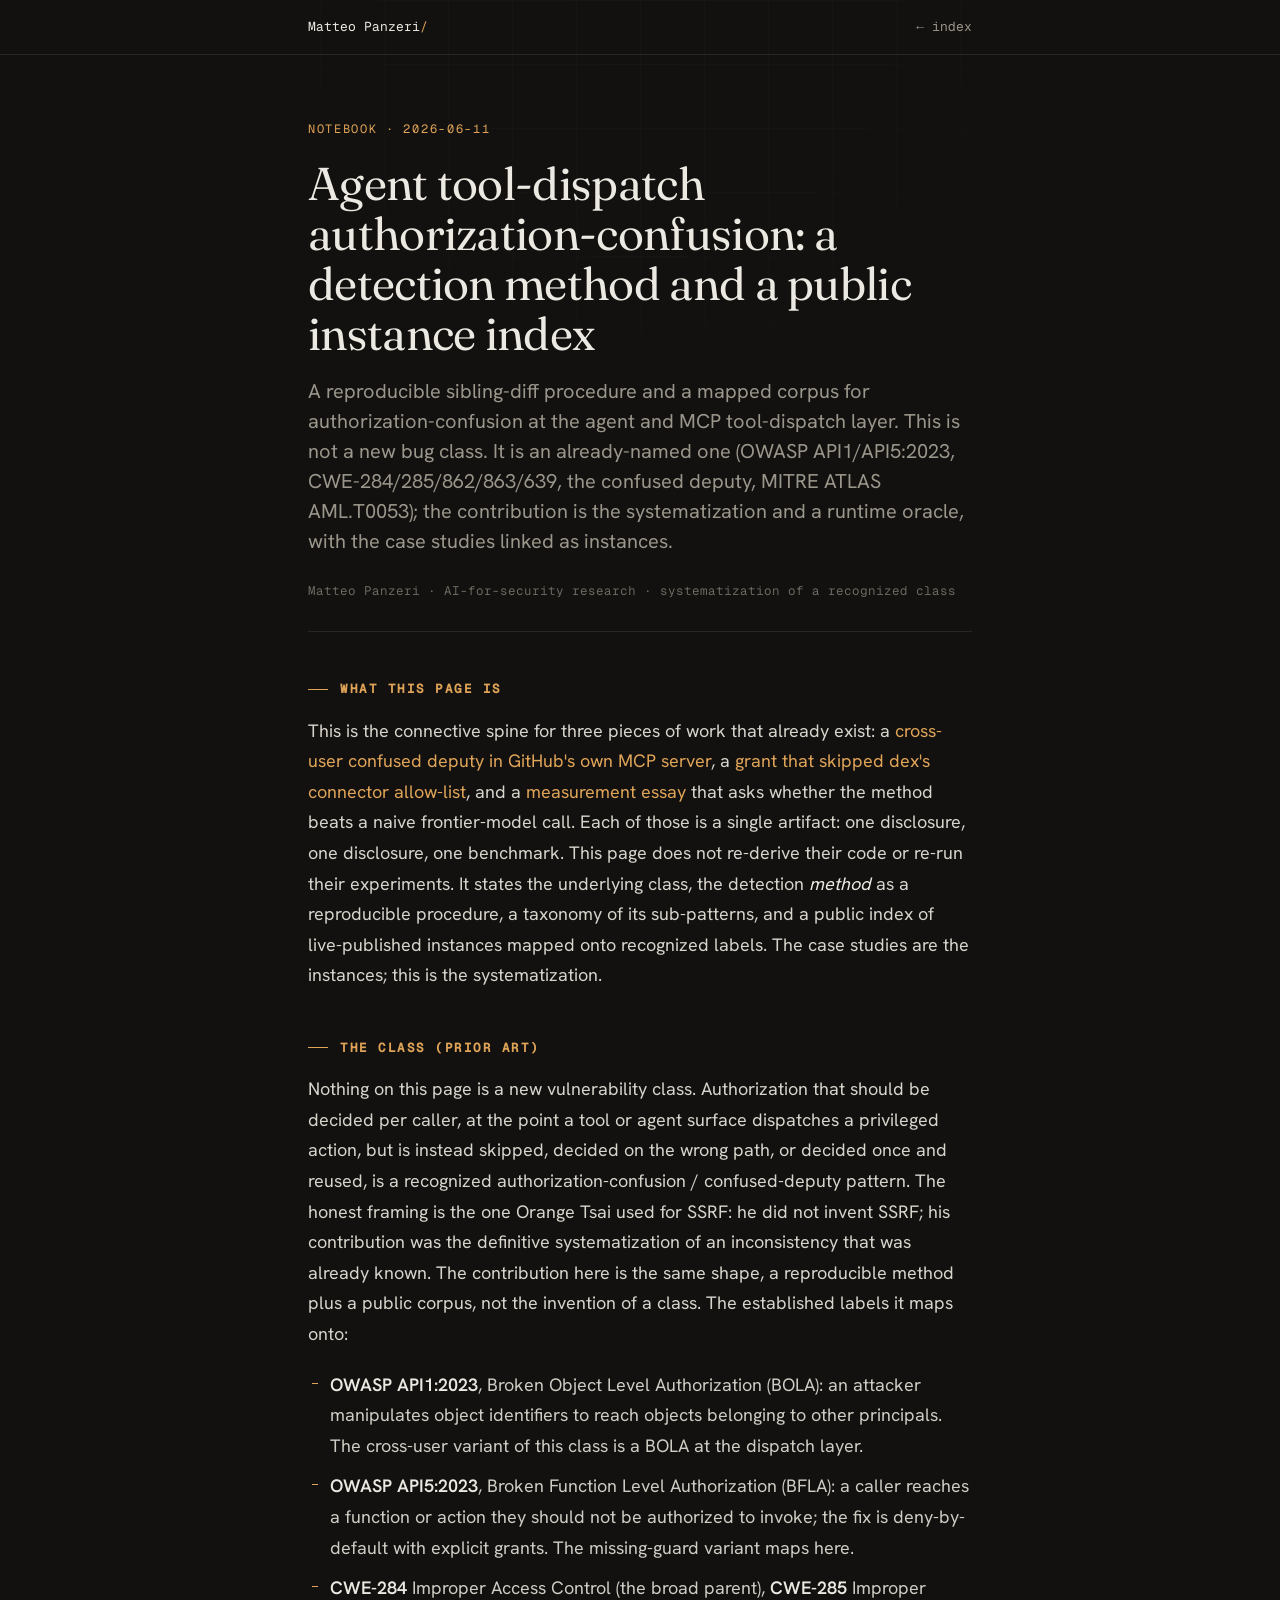
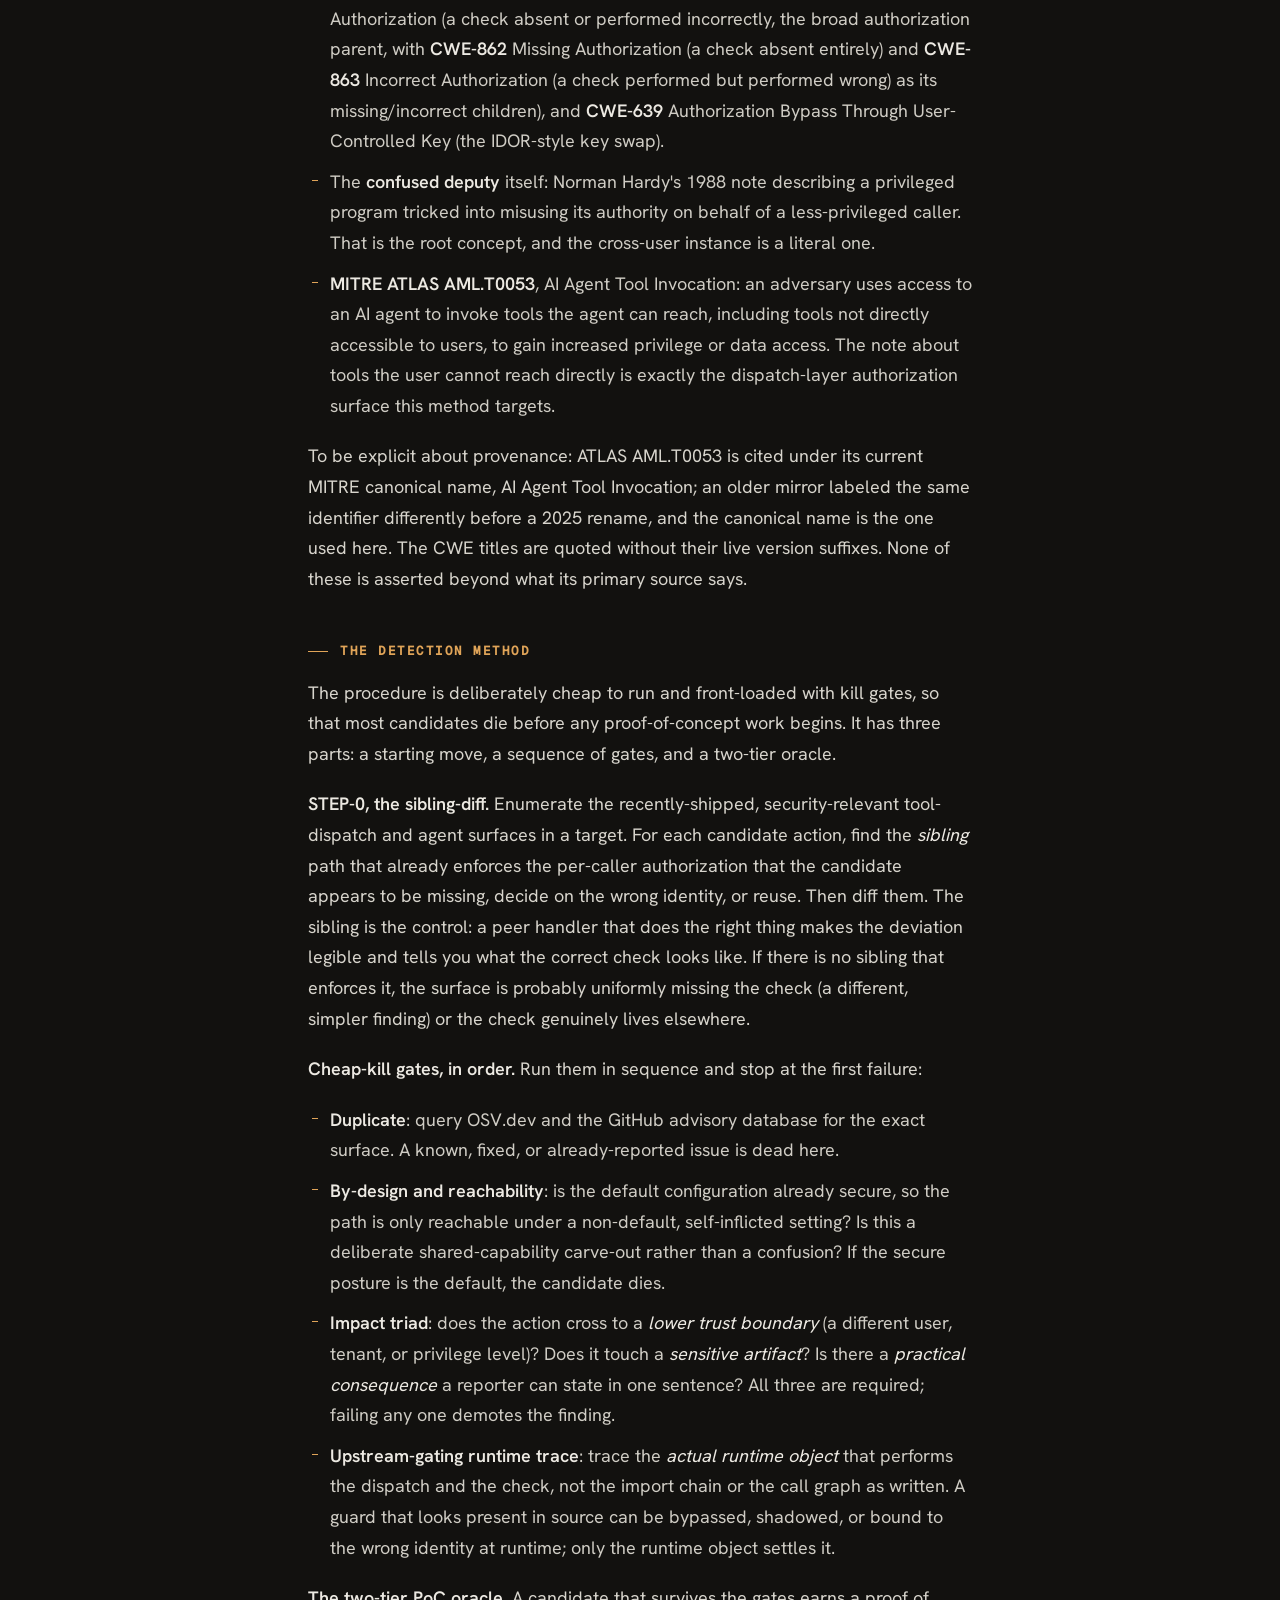
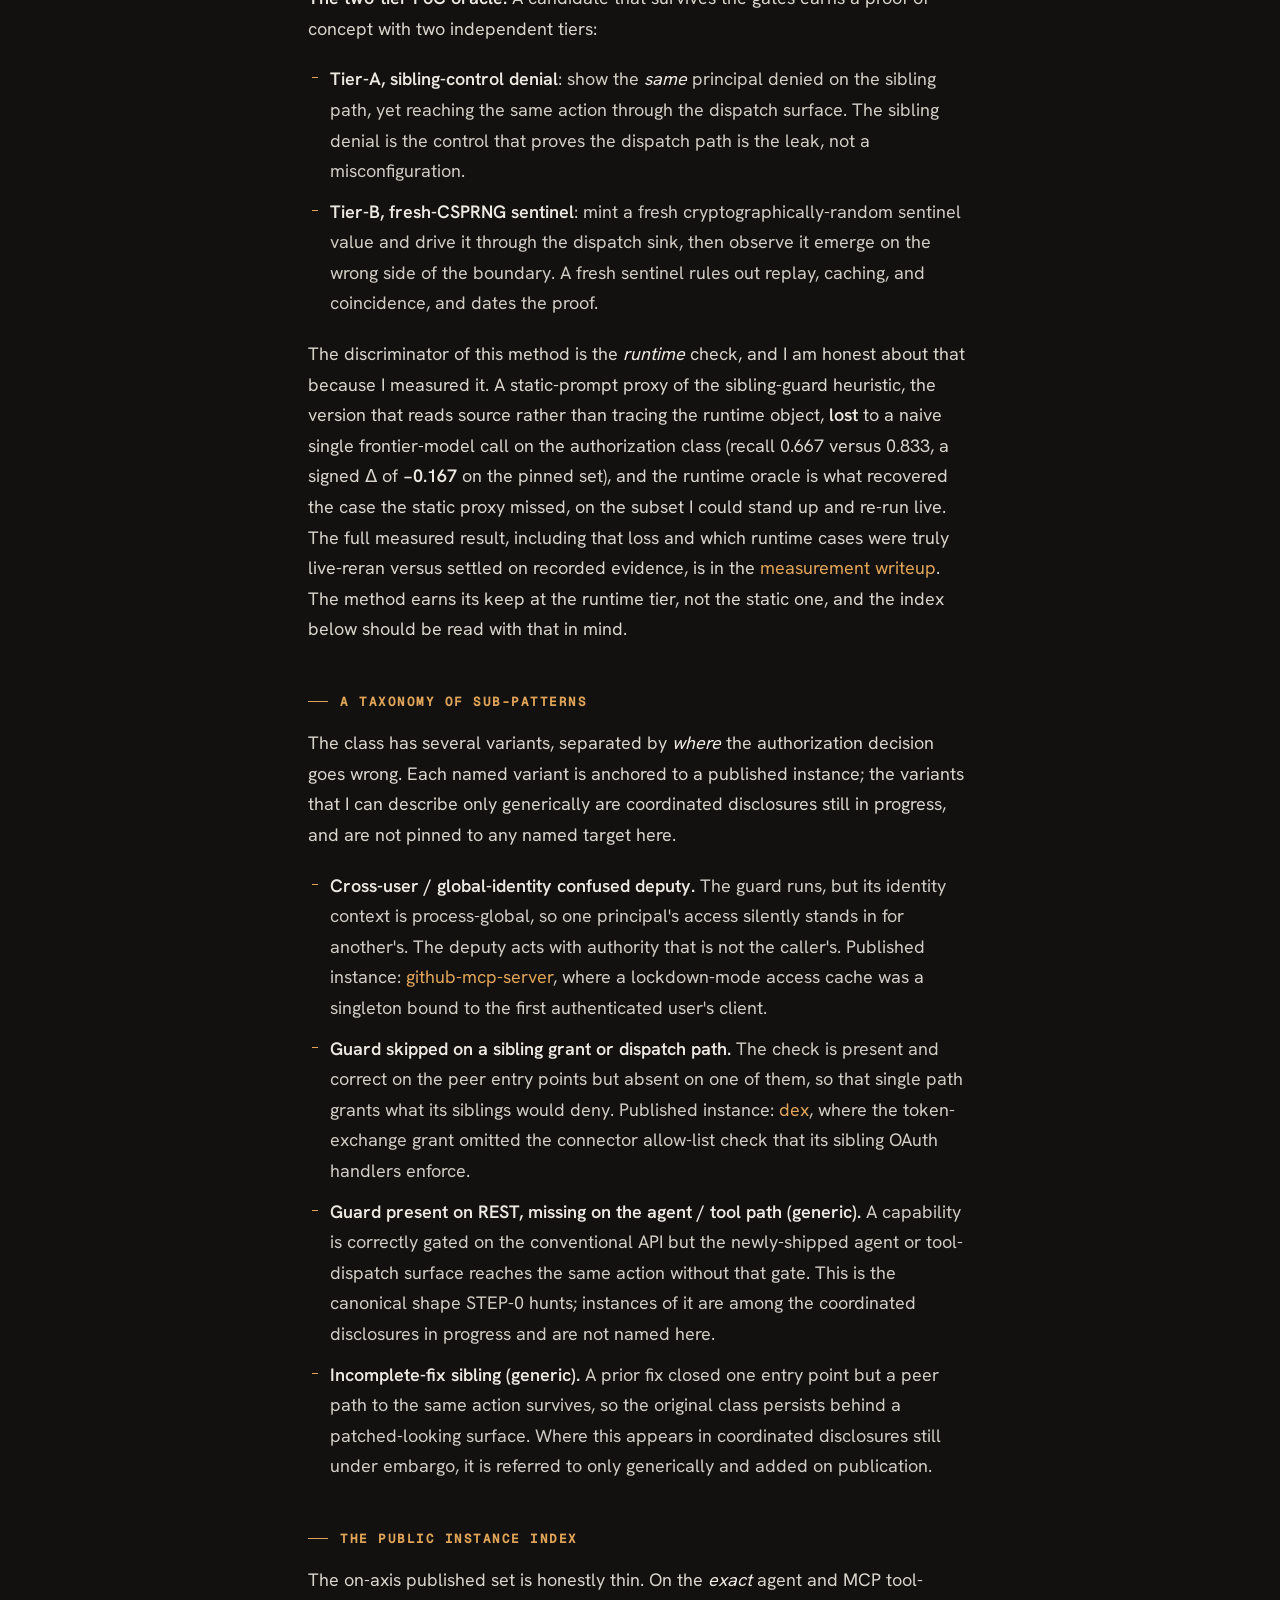
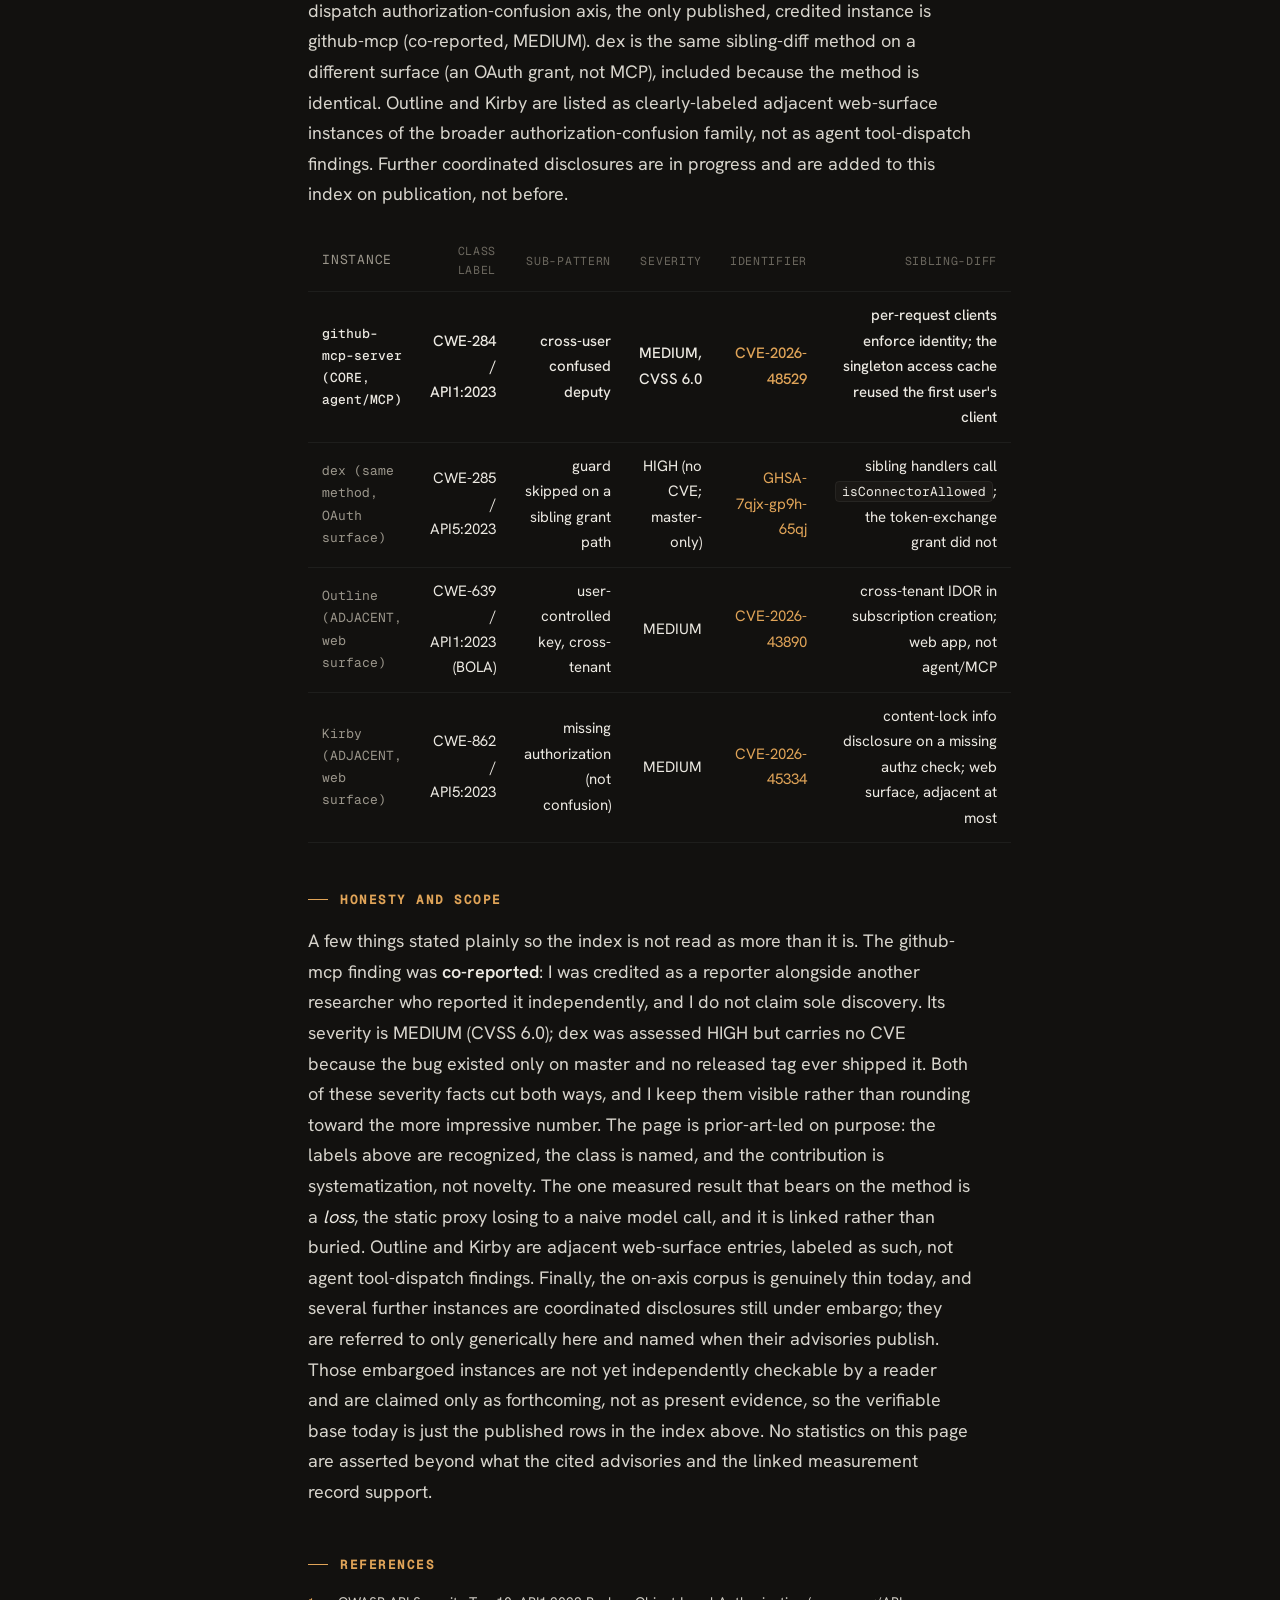
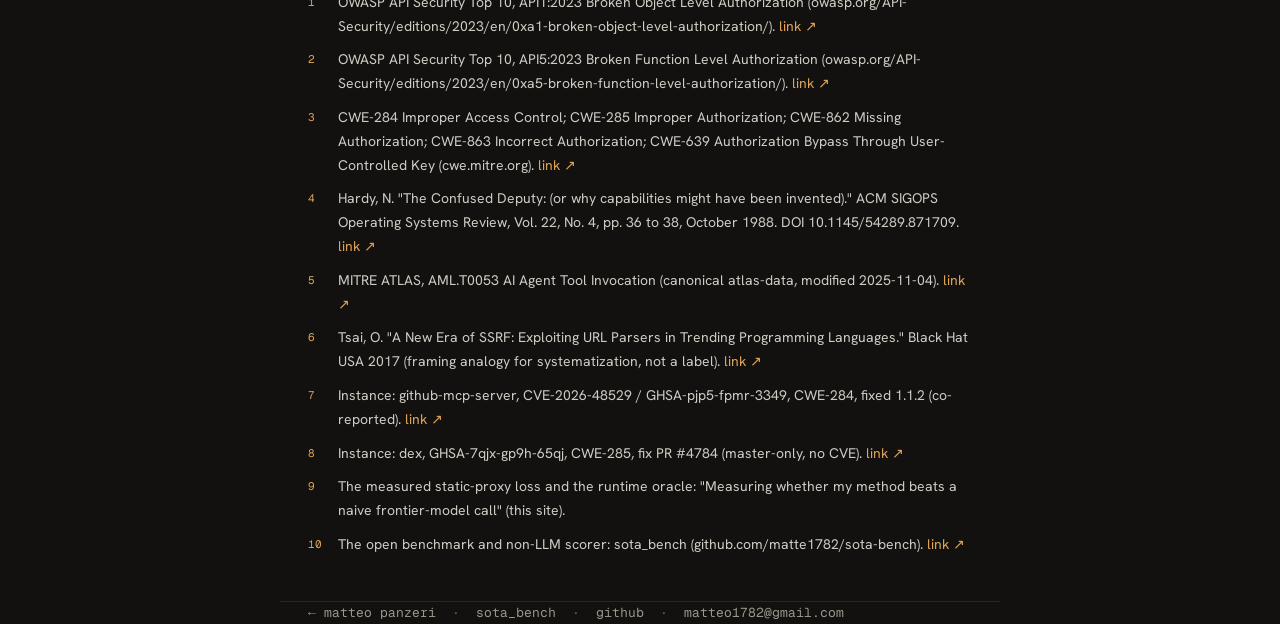
==== writing/authz-confusion-method/index.html @ 57c9ad17 "writing: add authz-confusion detection-method + public instance index A systematization page, not a " ====
<!doctype html>
<html lang="en">
<head>
<meta charset="utf-8" />
<meta name="viewport" content="width=device-width, initial-scale=1" />
<title>Agent tool-dispatch authorization-confusion: a detection method and public instance index · Matteo Panzeri</title>
<meta name="description" content="A reproducible sibling-diff detection method and a public instance index for agent and MCP tool-dispatch authorization-confusion, mapped onto OWASP API1/API5:2023, CWE-284/285/862/863/639, the confused-deputy concept, and MITRE ATLAS AML.T0053. Systematization of an already-named class, with a runtime PoC oracle and the case studies linked as instances." />
<link rel="icon" href="data:image/svg+xml,%3Csvg xmlns='http://www.w3.org/2000/svg' viewBox='0 0 32 32'%3E%3Crect width='32' height='32' rx='7' fill='%2312110f'/%3E%3Cpath d='M5 21 L12 20 L16 22 L16 10 L24 11 L27 11' fill='none' stroke='%23e0a458' stroke-width='2.3' stroke-linecap='round' stroke-linejoin='round'/%3E%3C/svg%3E" />
<link rel="stylesheet" href="../../assets/fonts/fonts.css" />
<style>
  :root{
    --bg:#12110f; --bg2:#1a1815; --panel:#16140f;
    --ink:#ece9e2; --dim:#9b968b; --faint:#6c685f;
    --line:rgba(236,233,226,.10); --line2:rgba(236,233,226,.06);
    --signal:#e0a458; --signal-soft:rgba(224,164,88,.16);
    --ok:#9bb06a;
    --serif:"Fraunces",Georgia,serif; --sans:"Hanken Grotesk",system-ui,sans-serif; --mono:"Geist Mono",ui-monospace,monospace;
  }
  @view-transition{ navigation:auto }
  *{box-sizing:border-box}
  html{scroll-behavior:smooth}
  body{margin:0; background:var(--bg); color:var(--ink); font-family:var(--sans); font-size:18px; line-height:1.7; -webkit-font-smoothing:antialiased}
  body::before{content:""; position:fixed; inset:0; pointer-events:none; z-index:0; opacity:.45;
    background-image:linear-gradient(var(--line2) 1px,transparent 1px),linear-gradient(90deg,var(--line2) 1px,transparent 1px);
    background-size:64px 64px; mask-image:radial-gradient(circle at 50% 0%,#000,transparent 60%)}
  a{color:var(--signal); text-decoration:none} a:hover{text-decoration:underline; text-underline-offset:3px}
  ::selection{background:var(--signal-soft)}
  .wrap{position:relative; z-index:1; max-width:720px; margin:0 auto; padding:0 28px}

  header{border-bottom:1px solid var(--line)}
  .bar{display:flex; align-items:center; justify-content:space-between; max-width:720px; margin:0 auto; padding:16px 28px; font-family:var(--mono); font-size:13px}
  .bar .who{color:var(--ink)} .bar .who .slash{color:var(--signal)}
  .bar a{color:var(--dim)} .bar a:hover{color:var(--signal); text-decoration:none}

  article{padding:64px 0 24px}
  .kicker{font-family:var(--mono); font-size:12px; color:var(--signal); letter-spacing:.14em; text-transform:uppercase; margin:0 0 20px}
  h1{font-family:var(--serif); font-weight:380; font-size:clamp(30px,5vw,46px); line-height:1.08; letter-spacing:-.015em; margin:0 0 18px; view-transition-name:post-title}
  .dek{font-size:20px; color:var(--dim); margin:0 0 24px; line-height:1.5}
  .byline{font-family:var(--mono); font-size:12.5px; color:var(--faint); padding-bottom:30px; border-bottom:1px solid var(--line); margin-bottom:8px}

  article h2{font-family:var(--mono); font-size:12.5px; color:var(--signal); letter-spacing:.12em; text-transform:uppercase; margin:46px 0 16px; display:flex; align-items:center; gap:12px}
  article h2::before{content:""; width:20px; height:1px; background:var(--signal)}
  article p{margin:0 0 20px; color:#d7d4cc}
  article strong,article b{color:var(--ink); font-weight:600}
  article em{font-style:italic; color:var(--ink)}
  article ul{margin:0 0 20px; padding-left:0; list-style:none}
  article li{position:relative; padding-left:22px; margin:0 0 10px; color:#cfccc4}
  article li::before{content:""; position:absolute; left:4px; top:13px; width:6px; height:1px; background:var(--signal)}
  code,.term{font-family:var(--mono); font-size:.86em; color:var(--ink); background:var(--bg2); padding:1px 6px; border-radius:4px; border:1px solid var(--line2)}
  pre{background:var(--bg2); border:1px solid var(--line2); border-radius:8px; padding:16px 18px; overflow-x:auto; font-family:var(--mono); font-size:13px; line-height:1.6; color:#cfccc4; margin:0 0 22px}
  pre .c{color:var(--faint)}

  table{width:100%; border-collapse:collapse; margin:8px 0 24px; font-size:15px}
  th,td{text-align:right; padding:11px 14px; border-bottom:1px solid var(--line2)}
  th:first-child,td:first-child{text-align:left; font-family:var(--mono); font-size:13px; color:var(--dim)}
  thead th{font-family:var(--mono); font-size:11.5px; color:var(--faint); letter-spacing:.06em; text-transform:uppercase; font-weight:400}
  tbody tr:first-child td{color:var(--ink); font-weight:500}
  td .num{font-family:var(--mono)}

  .limits{border-left:2px solid var(--signal-soft); padding-left:20px}
  .refs{font-size:14px; color:var(--dim); counter-reset:r}
  .refs li{padding-left:30px}
  .refs li::before{counter-increment:r; content:counter(r); left:0; top:2px; width:auto; height:auto; background:none; font-family:var(--mono); font-size:11px; color:var(--signal)}

  footer{border-top:1px solid var(--line); margin-top:48px; padding:30px 0 64px; font-family:var(--mono); font-size:13px; color:var(--faint)}
  footer a{color:var(--dim)} footer a:hover{color:var(--signal)}

  @media (prefers-reduced-motion:no-preference){
    article>*{animation:fade .5s both} @keyframes fade{from{opacity:0;transform:translateY(8px)}to{opacity:1}}
  }
  /* mobile: keep the instance index from forcing horizontal page scroll */
  @media (max-width:600px){
    article{padding:52px 0 24px}
    table{display:block; overflow-x:auto; -webkit-overflow-scrolling:touch; font-size:13.5px}
    th,td{padding:9px 10px}
    footer a{overflow-wrap:anywhere}
  }
</style>
</head>
<body>
<header>
  <div class="bar">
    <span class="who">Matteo Panzeri<span class="slash">/</span></span>
    <a href="../../">&larr; index</a>
  </div>
</header>

<main class="wrap">
<article>
  <p class="kicker">Notebook · 2026-06-11</p>
  <h1>Agent tool-dispatch authorization-confusion: a detection method and a public instance index</h1>
  <p class="dek">A reproducible sibling-diff procedure and a mapped corpus for authorization-confusion at the agent and MCP tool-dispatch layer. This is not a new bug class. It is an already-named one (OWASP API1/API5:2023, CWE-284/285/862/863/639, the confused deputy, MITRE ATLAS AML.T0053); the contribution is the systematization and a runtime oracle, with the case studies linked as instances.</p>
  <p class="byline">Matteo Panzeri · AI-for-security research · systematization of a recognized class</p>

  <h2>What this page is</h2>
  <p>This is the connective spine for three pieces of work that already exist: a <a href="../github-mcp-confused-deputy/">cross-user confused deputy in GitHub's own MCP server</a>, a <a href="../dex-token-exchange-connector-acl/">grant that skipped dex's connector allow-list</a>, and a <a href="../measurement-first/">measurement essay</a> that asks whether the method beats a naive frontier-model call. Each of those is a single artifact: one disclosure, one disclosure, one benchmark. This page does not re-derive their code or re-run their experiments. It states the underlying class, the detection <em>method</em> as a reproducible procedure, a taxonomy of its sub-patterns, and a public index of live-published instances mapped onto recognized labels. The case studies are the instances; this is the systematization.</p>

  <h2>The class (prior art)</h2>
  <p>Nothing on this page is a new vulnerability class. Authorization that should be decided per caller, at the point a tool or agent surface dispatches a privileged action, but is instead skipped, decided on the wrong path, or decided once and reused, is a recognized authorization-confusion / confused-deputy pattern. The honest framing is the one Orange Tsai used for SSRF: he did not invent SSRF; his contribution was the definitive systematization of an inconsistency that was already known. The contribution here is the same shape, a reproducible method plus a public corpus, not the invention of a class. The established labels it maps onto:</p>
  <ul>
    <li><strong>OWASP API1:2023</strong>, Broken Object Level Authorization (BOLA): an attacker manipulates object identifiers to reach objects belonging to other principals. The cross-user variant of this class is a BOLA at the dispatch layer.</li>
    <li><strong>OWASP API5:2023</strong>, Broken Function Level Authorization (BFLA): a caller reaches a function or action they should not be authorized to invoke; the fix is deny-by-default with explicit grants. The missing-guard variant maps here.</li>
    <li><strong>CWE-284</strong> Improper Access Control (the broad parent), <strong>CWE-285</strong> Improper Authorization (a check absent or performed incorrectly, the broad authorization parent, with <strong>CWE-862</strong> Missing Authorization (a check absent entirely) and <strong>CWE-863</strong> Incorrect Authorization (a check performed but performed wrong) as its missing/incorrect children), and <strong>CWE-639</strong> Authorization Bypass Through User-Controlled Key (the IDOR-style key swap).</li>
    <li>The <strong>confused deputy</strong> itself: Norman Hardy's 1988 note describing a privileged program tricked into misusing its authority on behalf of a less-privileged caller. That is the root concept, and the cross-user instance is a literal one.</li>
    <li><strong>MITRE ATLAS AML.T0053</strong>, AI Agent Tool Invocation: an adversary uses access to an AI agent to invoke tools the agent can reach, including tools not directly accessible to users, to gain increased privilege or data access. The note about tools the user cannot reach directly is exactly the dispatch-layer authorization surface this method targets.</li>
  </ul>
  <p>To be explicit about provenance: ATLAS AML.T0053 is cited under its current MITRE canonical name, AI Agent Tool Invocation; an older mirror labeled the same identifier differently before a 2025 rename, and the canonical name is the one used here. The CWE titles are quoted without their live version suffixes. None of these is asserted beyond what its primary source says.</p>

  <h2>The detection method</h2>
  <p>The procedure is deliberately cheap to run and front-loaded with kill gates, so that most candidates die before any proof-of-concept work begins. It has three parts: a starting move, a sequence of gates, and a two-tier oracle.</p>
  <p><strong>STEP-0, the sibling-diff.</strong> Enumerate the recently-shipped, security-relevant tool-dispatch and agent surfaces in a target. For each candidate action, find the <em>sibling</em> path that already enforces the per-caller authorization that the candidate appears to be missing, decide on the wrong identity, or reuse. Then diff them. The sibling is the control: a peer handler that does the right thing makes the deviation legible and tells you what the correct check looks like. If there is no sibling that enforces it, the surface is probably uniformly missing the check (a different, simpler finding) or the check genuinely lives elsewhere.</p>
  <p><strong>Cheap-kill gates, in order.</strong> Run them in sequence and stop at the first failure:</p>
  <ul>
    <li><strong>Duplicate</strong>: query OSV.dev and the GitHub advisory database for the exact surface. A known, fixed, or already-reported issue is dead here.</li>
    <li><strong>By-design and reachability</strong>: is the default configuration already secure, so the path is only reachable under a non-default, self-inflicted setting? Is this a deliberate shared-capability carve-out rather than a confusion? If the secure posture is the default, the candidate dies.</li>
    <li><strong>Impact triad</strong>: does the action cross to a <em>lower trust boundary</em> (a different user, tenant, or privilege level)? Does it touch a <em>sensitive artifact</em>? Is there a <em>practical consequence</em> a reporter can state in one sentence? All three are required; failing any one demotes the finding.</li>
    <li><strong>Upstream-gating runtime trace</strong>: trace the <em>actual runtime object</em> that performs the dispatch and the check, not the import chain or the call graph as written. A guard that looks present in source can be bypassed, shadowed, or bound to the wrong identity at runtime; only the runtime object settles it.</li>
  </ul>
  <p><strong>The two-tier PoC oracle.</strong> A candidate that survives the gates earns a proof of concept with two independent tiers:</p>
  <ul>
    <li><strong>Tier-A, sibling-control denial</strong>: show the <em>same</em> principal denied on the sibling path, yet reaching the same action through the dispatch surface. The sibling denial is the control that proves the dispatch path is the leak, not a misconfiguration.</li>
    <li><strong>Tier-B, fresh-CSPRNG sentinel</strong>: mint a fresh cryptographically-random sentinel value and drive it through the dispatch sink, then observe it emerge on the wrong side of the boundary. A fresh sentinel rules out replay, caching, and coincidence, and dates the proof.</li>
  </ul>
  <p>The discriminator of this method is the <em>runtime</em> check, and I am honest about that because I measured it. A static-prompt proxy of the sibling-guard heuristic, the version that reads source rather than tracing the runtime object, <strong>lost</strong> to a naive single frontier-model call on the authorization class (recall <span class="num">0.667</span> versus <span class="num">0.833</span>, a signed &Delta; of <strong><span class="num">&minus;0.167</span></strong> on the pinned set), and the runtime oracle is what recovered the case the static proxy missed, on the subset I could stand up and re-run live. The full measured result, including that loss and which runtime cases were truly live-reran versus settled on recorded evidence, is in the <a href="../measurement-first/">measurement writeup</a>. The method earns its keep at the runtime tier, not the static one, and the index below should be read with that in mind.</p>

  <h2>A taxonomy of sub-patterns</h2>
  <p>The class has several variants, separated by <em>where</em> the authorization decision goes wrong. Each named variant is anchored to a published instance; the variants that I can describe only generically are coordinated disclosures still in progress, and are not pinned to any named target here.</p>
  <ul>
    <li><strong>Cross-user / global-identity confused deputy.</strong> The guard runs, but its identity context is process-global, so one principal's access silently stands in for another's. The deputy acts with authority that is not the caller's. Published instance: <a href="../github-mcp-confused-deputy/">github-mcp-server</a>, where a lockdown-mode access cache was a singleton bound to the first authenticated user's client.</li>
    <li><strong>Guard skipped on a sibling grant or dispatch path.</strong> The check is present and correct on the peer entry points but absent on one of them, so that single path grants what its siblings would deny. Published instance: <a href="../dex-token-exchange-connector-acl/">dex</a>, where the token-exchange grant omitted the connector allow-list check that its sibling OAuth handlers enforce.</li>
    <li><strong>Guard present on REST, missing on the agent / tool path (generic).</strong> A capability is correctly gated on the conventional API but the newly-shipped agent or tool-dispatch surface reaches the same action without that gate. This is the canonical shape STEP-0 hunts; instances of it are among the coordinated disclosures in progress and are not named here.</li>
    <li><strong>Incomplete-fix sibling (generic).</strong> A prior fix closed one entry point but a peer path to the same action survives, so the original class persists behind a patched-looking surface. Where this appears in coordinated disclosures still under embargo, it is referred to only generically and added on publication.</li>
  </ul>

  <h2>The public instance index</h2>
  <p>The on-axis published set is honestly thin. On the <em>exact</em> agent and MCP tool-dispatch authorization-confusion axis, the only published, credited instance is github-mcp (co-reported, MEDIUM). dex is the same sibling-diff method on a different surface (an OAuth grant, not MCP), included because the method is identical. Outline and Kirby are listed as clearly-labeled adjacent web-surface instances of the broader authorization-confusion family, not as agent tool-dispatch findings. Further coordinated disclosures are in progress and are added to this index on publication, not before.</p>
  <table>
    <thead><tr><th>instance</th><th>class label</th><th>sub-pattern</th><th>severity</th><th>identifier</th><th>sibling-diff</th></tr></thead>
    <tbody>
      <tr>
        <td>github-mcp-server (CORE, agent/MCP)</td>
        <td>CWE-284 / API1:2023</td>
        <td>cross-user confused deputy</td>
        <td>MEDIUM, CVSS 6.0</td>
        <td><a href="https://github.com/github/github-mcp-server/security/advisories/GHSA-pjp5-fpmr-3349">CVE-2026-48529</a></td>
        <td>per-request clients enforce identity; the singleton access cache reused the first user's client</td>
      </tr>
      <tr>
        <td>dex (same method, OAuth surface)</td>
        <td>CWE-285 / API5:2023</td>
        <td>guard skipped on a sibling grant path</td>
        <td>HIGH (no CVE; master-only)</td>
        <td><a href="https://github.com/dexidp/dex/security/advisories/GHSA-7qjx-gp9h-65qj">GHSA-7qjx-gp9h-65qj</a></td>
        <td>sibling handlers call <code>isConnectorAllowed</code>; the token-exchange grant did not</td>
      </tr>
      <tr>
        <td>Outline (ADJACENT, web surface)</td>
        <td>CWE-639 / API1:2023 (BOLA)</td>
        <td>user-controlled key, cross-tenant</td>
        <td>MEDIUM</td>
        <td><a href="https://github.com/outline/outline/security/advisories/GHSA-gf8h-cv9v-q4fw">CVE-2026-43890</a></td>
        <td>cross-tenant IDOR in subscription creation; web app, not agent/MCP</td>
      </tr>
      <tr>
        <td>Kirby (ADJACENT, web surface)</td>
        <td>CWE-862 / API5:2023</td>
        <td>missing authorization (not confusion)</td>
        <td>MEDIUM</td>
        <td><a href="https://github.com/getkirby/kirby/security/advisories/GHSA-39vq-49qm-r2mc">CVE-2026-45334</a></td>
        <td>content-lock info disclosure on a missing authz check; web surface, adjacent at most</td>
      </tr>
    </tbody>
  </table>

  <h2>Honesty and scope</h2>
  <p>A few things stated plainly so the index is not read as more than it is. The github-mcp finding was <strong>co-reported</strong>: I was credited as a reporter alongside another researcher who reported it independently, and I do not claim sole discovery. Its severity is MEDIUM (CVSS 6.0); dex was assessed HIGH but carries no CVE because the bug existed only on master and no released tag ever shipped it. Both of these severity facts cut both ways, and I keep them visible rather than rounding toward the more impressive number. The page is prior-art-led on purpose: the labels above are recognized, the class is named, and the contribution is systematization, not novelty. The one measured result that bears on the method is a <em>loss</em>, the static proxy losing to a naive model call, and it is linked rather than buried. Outline and Kirby are adjacent web-surface entries, labeled as such, not agent tool-dispatch findings. Finally, the on-axis corpus is genuinely thin today, and several further instances are coordinated disclosures still under embargo; they are referred to only generically here and named when their advisories publish. Those embargoed instances are not yet independently checkable by a reader and are claimed only as forthcoming, not as present evidence, so the verifiable base today is just the published rows in the index above. No statistics on this page are asserted beyond what the cited advisories and the linked measurement record support.</p>

  <h2>References</h2>
  <ul class="refs">
    <li>OWASP API Security Top 10, API1:2023 Broken Object Level Authorization (owasp.org/API-Security/editions/2023/en/0xa1-broken-object-level-authorization/). <a href="https://owasp.org/API-Security/editions/2023/en/0xa1-broken-object-level-authorization/" target="_blank" rel="noopener">link &#8599;</a></li>
    <li>OWASP API Security Top 10, API5:2023 Broken Function Level Authorization (owasp.org/API-Security/editions/2023/en/0xa5-broken-function-level-authorization/). <a href="https://owasp.org/API-Security/editions/2023/en/0xa5-broken-function-level-authorization/" target="_blank" rel="noopener">link &#8599;</a></li>
    <li>CWE-284 Improper Access Control; CWE-285 Improper Authorization; CWE-862 Missing Authorization; CWE-863 Incorrect Authorization; CWE-639 Authorization Bypass Through User-Controlled Key (cwe.mitre.org). <a href="https://cwe.mitre.org/data/definitions/284.html" target="_blank" rel="noopener">link &#8599;</a></li>
    <li>Hardy, N. "The Confused Deputy: (or why capabilities might have been invented)." ACM SIGOPS Operating Systems Review, Vol. 22, No. 4, pp. 36 to 38, October 1988. DOI 10.1145/54289.871709. <a href="https://dl.acm.org/doi/10.1145/54289.871709" target="_blank" rel="noopener">link &#8599;</a></li>
    <li>MITRE ATLAS, AML.T0053 AI Agent Tool Invocation (canonical atlas-data, modified 2025-11-04). <a href="https://github.com/mitre-atlas/atlas-data" target="_blank" rel="noopener">link &#8599;</a></li>
    <li>Tsai, O. "A New Era of SSRF: Exploiting URL Parsers in Trending Programming Languages." Black Hat USA 2017 (framing analogy for systematization, not a label). <a href="https://www.blackhat.com/us-17/speakers/Orange-Tsai.html" target="_blank" rel="noopener">link &#8599;</a></li>
    <li>Instance: github-mcp-server, CVE-2026-48529 / GHSA-pjp5-fpmr-3349, CWE-284, fixed 1.1.2 (co-reported). <a href="https://github.com/github/github-mcp-server/security/advisories/GHSA-pjp5-fpmr-3349" target="_blank" rel="noopener">link &#8599;</a></li>
    <li>Instance: dex, GHSA-7qjx-gp9h-65qj, CWE-285, fix PR #4784 (master-only, no CVE). <a href="https://github.com/dexidp/dex/security/advisories/GHSA-7qjx-gp9h-65qj" target="_blank" rel="noopener">link &#8599;</a></li>
    <li>The measured static-proxy loss and the runtime oracle: "Measuring whether my method beats a naive frontier-model call" (this site).</li>
    <li>The open benchmark and non-LLM scorer: sota_bench (github.com/matte1782/sota-bench). <a href="https://github.com/matte1782/sota-bench" target="_blank" rel="noopener">link &#8599;</a></li>
  </ul>
</article>
</main>

<footer class="wrap">
  <a href="../../">&larr; matteo panzeri</a> &nbsp;·&nbsp; <a href="https://github.com/matte1782/sota-bench">sota_bench</a> &nbsp;·&nbsp; <a href="https://github.com/matte1782">github</a> &nbsp;·&nbsp; <a href="mailto:matteo1782@gmail.com">matteo1782@gmail.com</a>
</footer>
</body>
</html>
---- assets/fonts/fonts.css ----
/* self-hosted Google Fonts (latin subset) - no third-party request, no tracker.
   Families: Fraunces, Hanken Grotesk, Geist Mono. Generated from the css2 API. */

@font-face {
  font-family: 'Fraunces';
  font-style: normal;
  font-weight: 380;
  font-display: swap;
  src: url(6NU78FyLNQOQZAnv9bYEvDiIdE9Ea92uemAk_WBq8U_9v0c2Wa0KxC9TeA.woff2) format('woff2');
  unicode-range: U+0000-00FF, U+0131, U+0152-0153, U+02BB-02BC, U+02C6, U+02DA, U+02DC, U+0304, U+0308, U+0329, U+2000-206F, U+20AC, U+2122, U+2191, U+2193, U+2212, U+2215, U+FEFF, U+FFFD;
}

@font-face {
  font-family: 'Fraunces';
  font-style: normal;
  font-weight: 500;
  font-display: swap;
  src: url(6NU78FyLNQOQZAnv9bYEvDiIdE9Ea92uemAk_WBq8U_9v0c2Wa0KxC9TeA.woff2) format('woff2');
  unicode-range: U+0000-00FF, U+0131, U+0152-0153, U+02BB-02BC, U+02C6, U+02DA, U+02DC, U+0304, U+0308, U+0329, U+2000-206F, U+20AC, U+2122, U+2191, U+2193, U+2212, U+2215, U+FEFF, U+FFFD;
}

@font-face {
  font-family: 'Fraunces';
  font-style: normal;
  font-weight: 600;
  font-display: swap;
  src: url(6NU78FyLNQOQZAnv9bYEvDiIdE9Ea92uemAk_WBq8U_9v0c2Wa0KxC9TeA.woff2) format('woff2');
  unicode-range: U+0000-00FF, U+0131, U+0152-0153, U+02BB-02BC, U+02C6, U+02DA, U+02DC, U+0304, U+0308, U+0329, U+2000-206F, U+20AC, U+2122, U+2191, U+2193, U+2212, U+2215, U+FEFF, U+FFFD;
}

@font-face {
  font-family: 'Geist Mono';
  font-style: normal;
  font-weight: 400;
  font-display: swap;
  src: url(or3nQ6H-1_WfwkMZI_qYFrcdmg.woff2) format('woff2');
  unicode-range: U+0000-00FF, U+0131, U+0152-0153, U+02BB-02BC, U+02C6, U+02DA, U+02DC, U+0304, U+0308, U+0329, U+2000-206F, U+20AC, U+2122, U+2191, U+2193, U+2212, U+2215, U+FEFF, U+FFFD;
}

@font-face {
  font-family: 'Geist Mono';
  font-style: normal;
  font-weight: 500;
  font-display: swap;
  src: url(or3nQ6H-1_WfwkMZI_qYFrcdmg.woff2) format('woff2');
  unicode-range: U+0000-00FF, U+0131, U+0152-0153, U+02BB-02BC, U+02C6, U+02DA, U+02DC, U+0304, U+0308, U+0329, U+2000-206F, U+20AC, U+2122, U+2191, U+2193, U+2212, U+2215, U+FEFF, U+FFFD;
}

@font-face {
  font-family: 'Hanken Grotesk';
  font-style: normal;
  font-weight: 400;
  font-display: swap;
  src: url(ieVn2YZDLWuGJpnzaiwFXS9tYtpd59A.woff2) format('woff2');
  unicode-range: U+0000-00FF, U+0131, U+0152-0153, U+02BB-02BC, U+02C6, U+02DA, U+02DC, U+0304, U+0308, U+0329, U+2000-206F, U+20AC, U+2122, U+2191, U+2193, U+2212, U+2215, U+FEFF, U+FFFD;
}

@font-face {
  font-family: 'Hanken Grotesk';
  font-style: normal;
  font-weight: 500;
  font-display: swap;
  src: url(ieVn2YZDLWuGJpnzaiwFXS9tYtpd59A.woff2) format('woff2');
  unicode-range: U+0000-00FF, U+0131, U+0152-0153, U+02BB-02BC, U+02C6, U+02DA, U+02DC, U+0304, U+0308, U+0329, U+2000-206F, U+20AC, U+2122, U+2191, U+2193, U+2212, U+2215, U+FEFF, U+FFFD;
}

@font-face {
  font-family: 'Hanken Grotesk';
  font-style: normal;
  font-weight: 600;
  font-display: swap;
  src: url(ieVn2YZDLWuGJpnzaiwFXS9tYtpd59A.woff2) format('woff2');
  unicode-range: U+0000-00FF, U+0131, U+0152-0153, U+02BB-02BC, U+02C6, U+02DA, U+02DC, U+0304, U+0308, U+0329, U+2000-206F, U+20AC, U+2122, U+2191, U+2193, U+2212, U+2215, U+FEFF, U+FFFD;
}
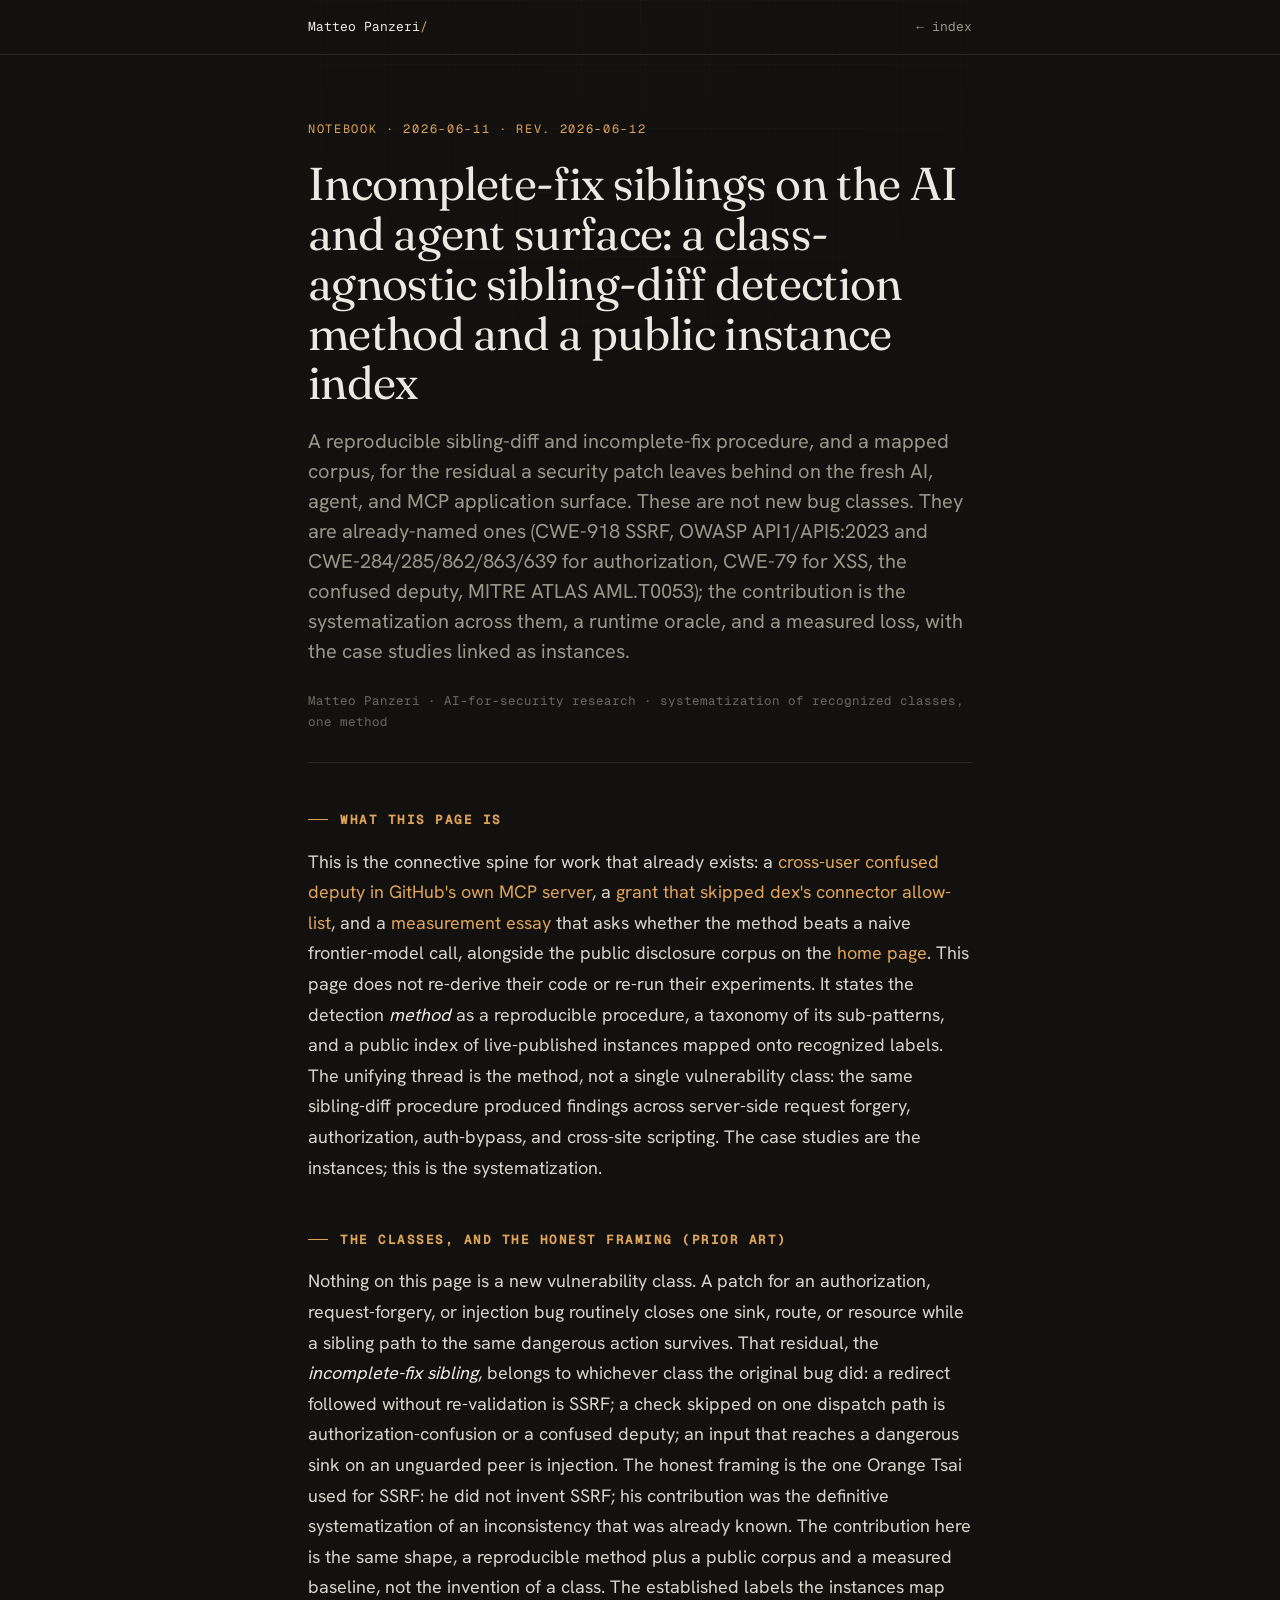
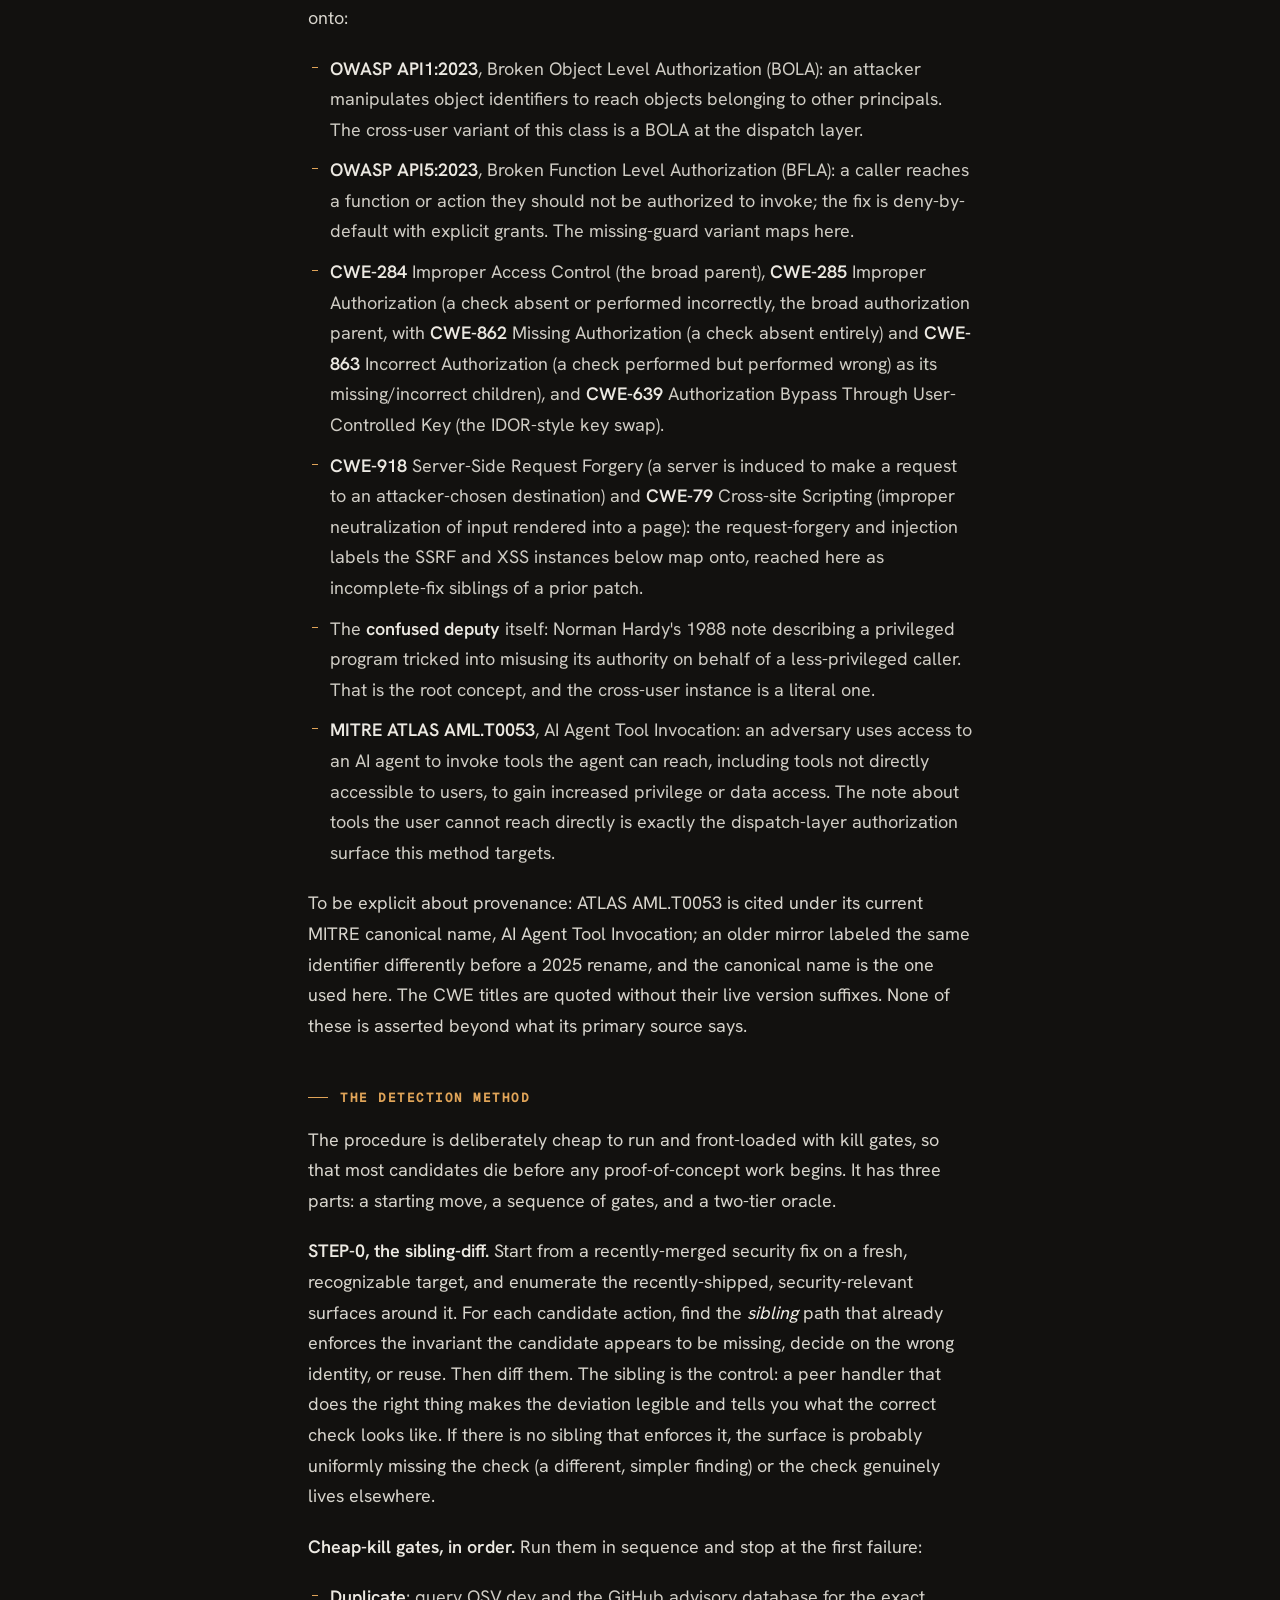
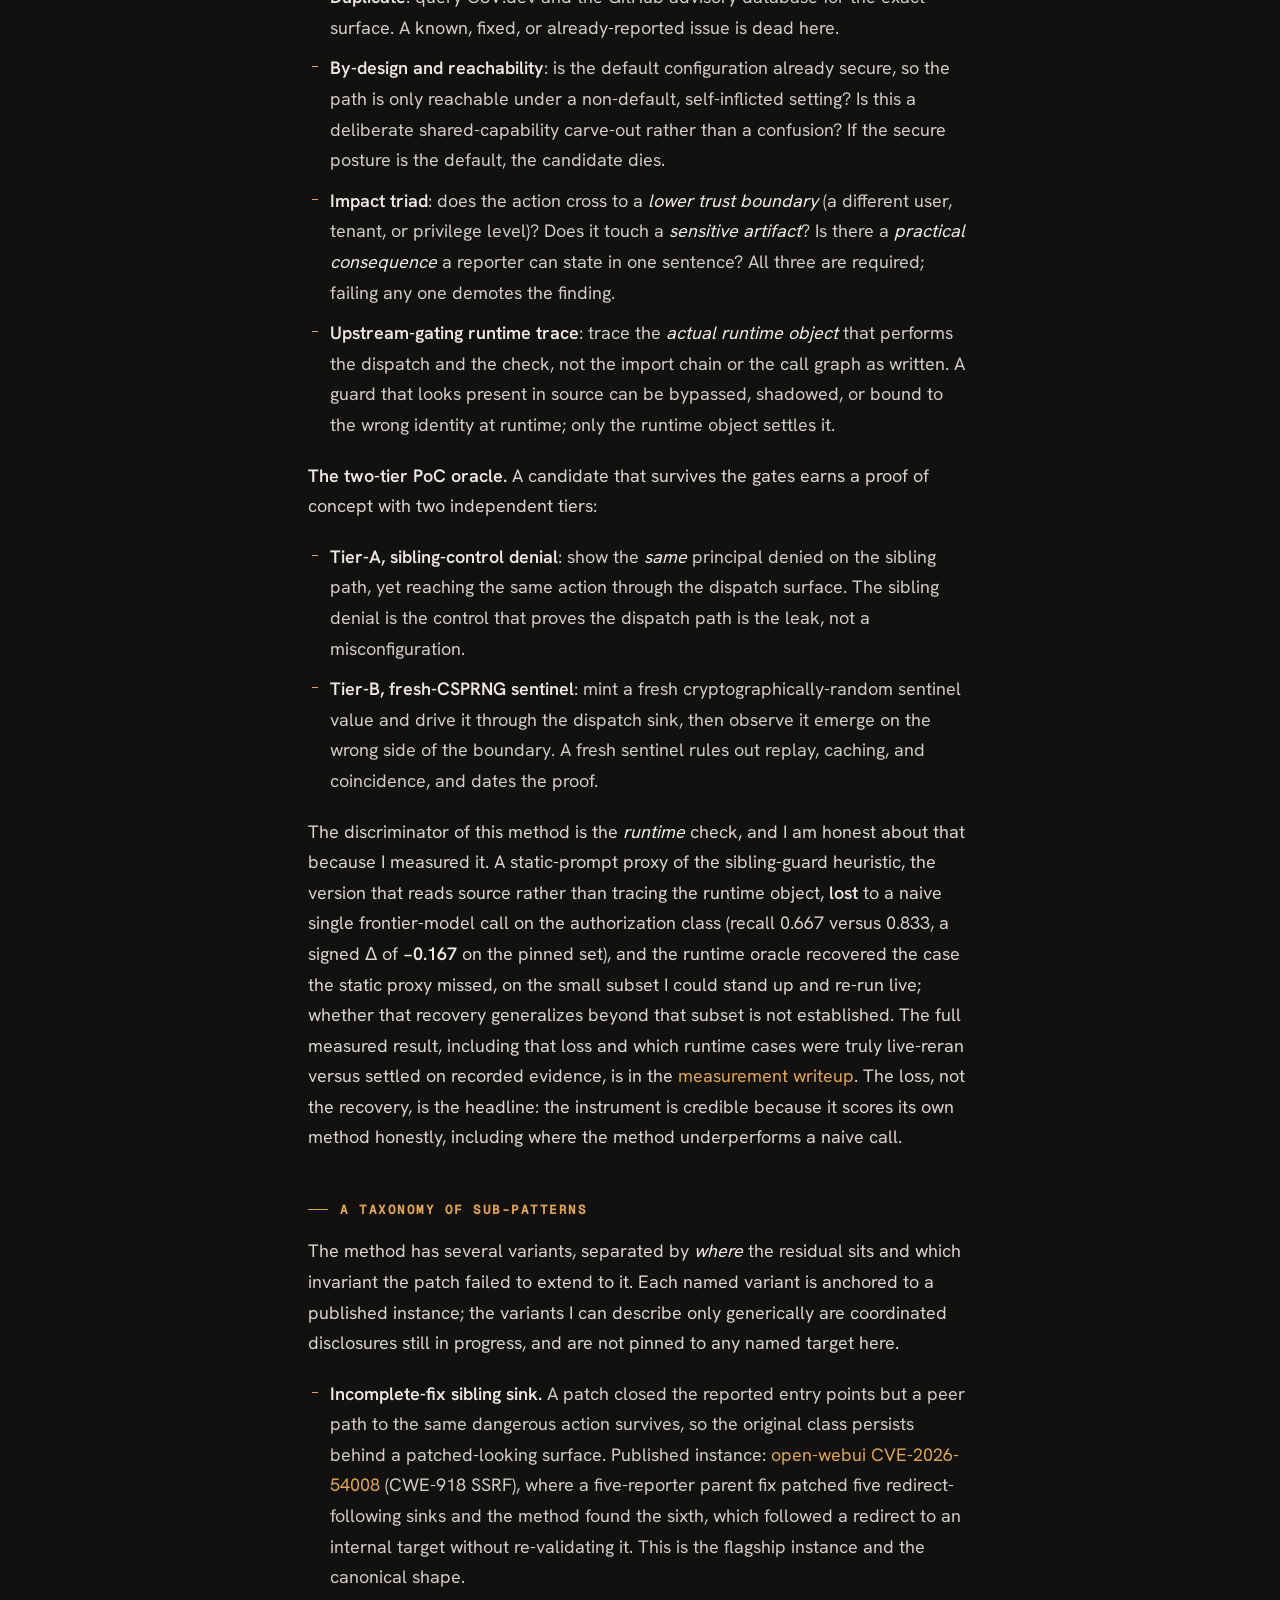
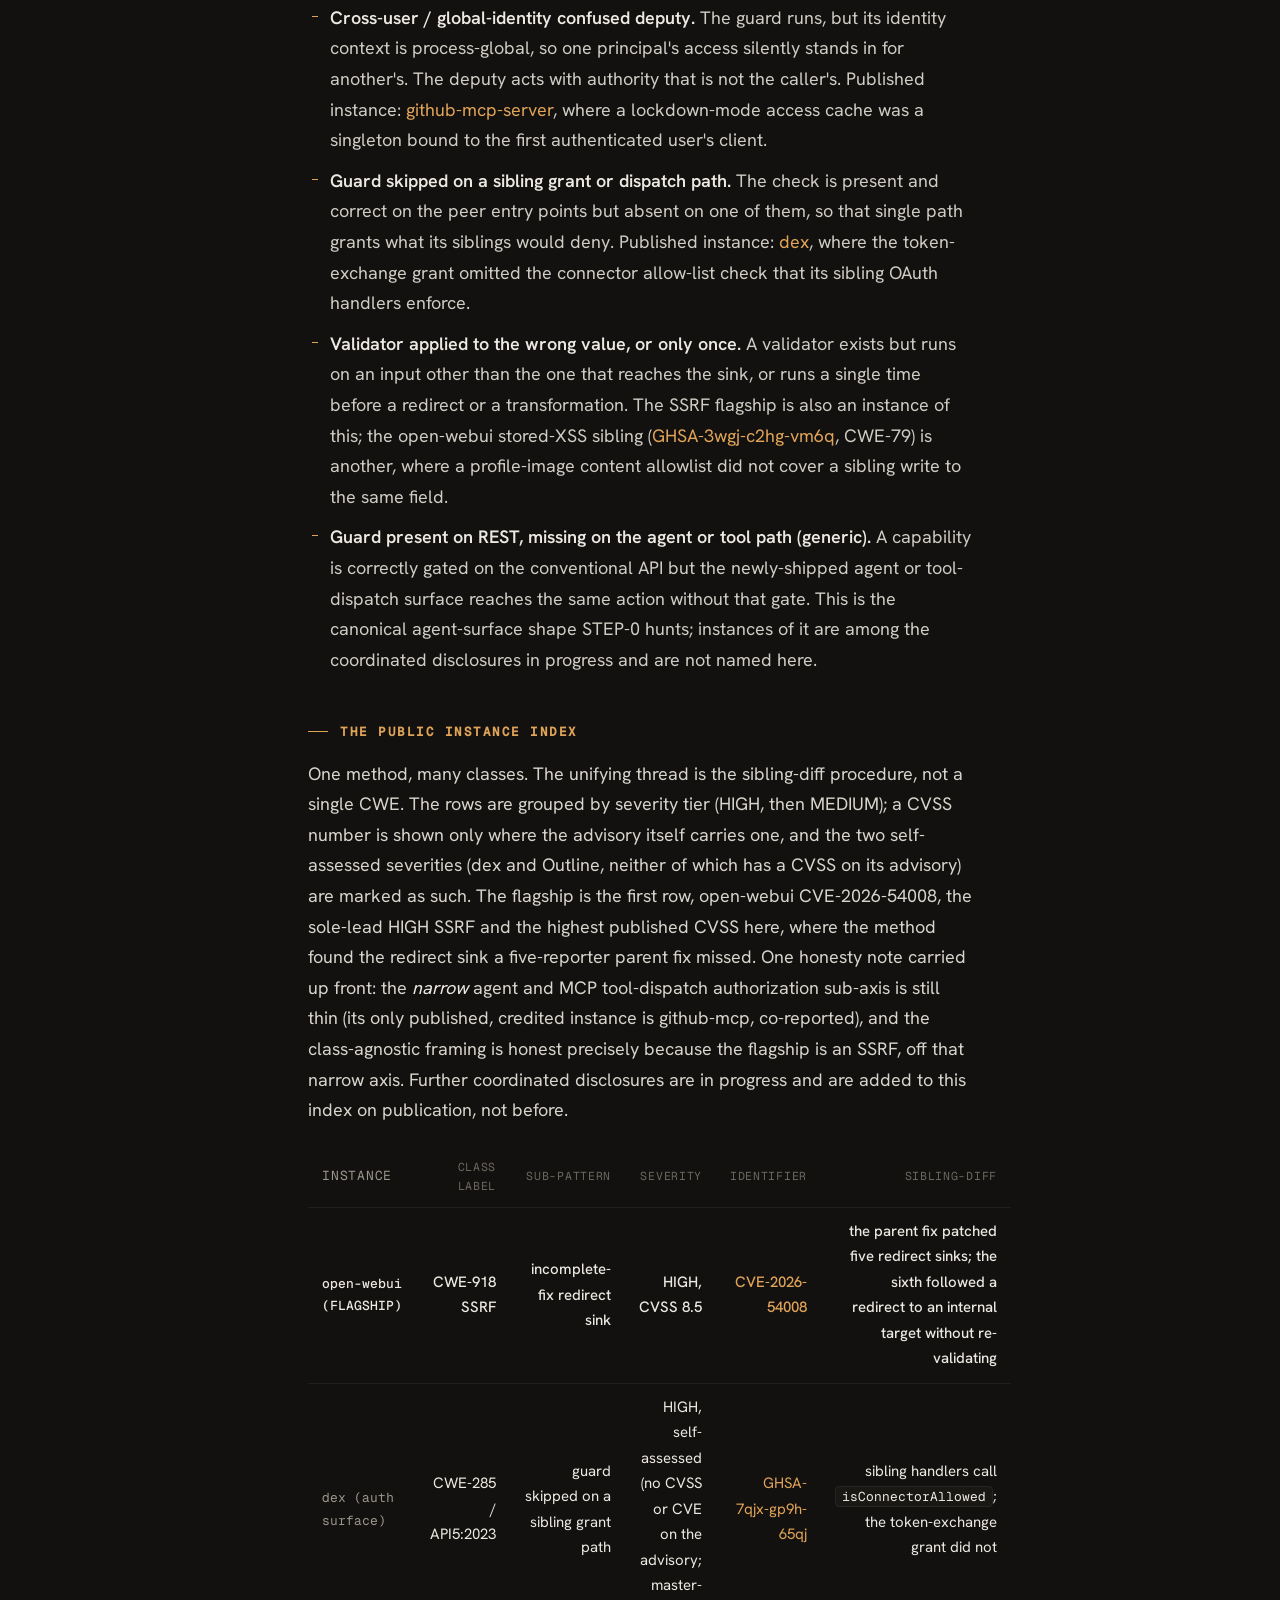
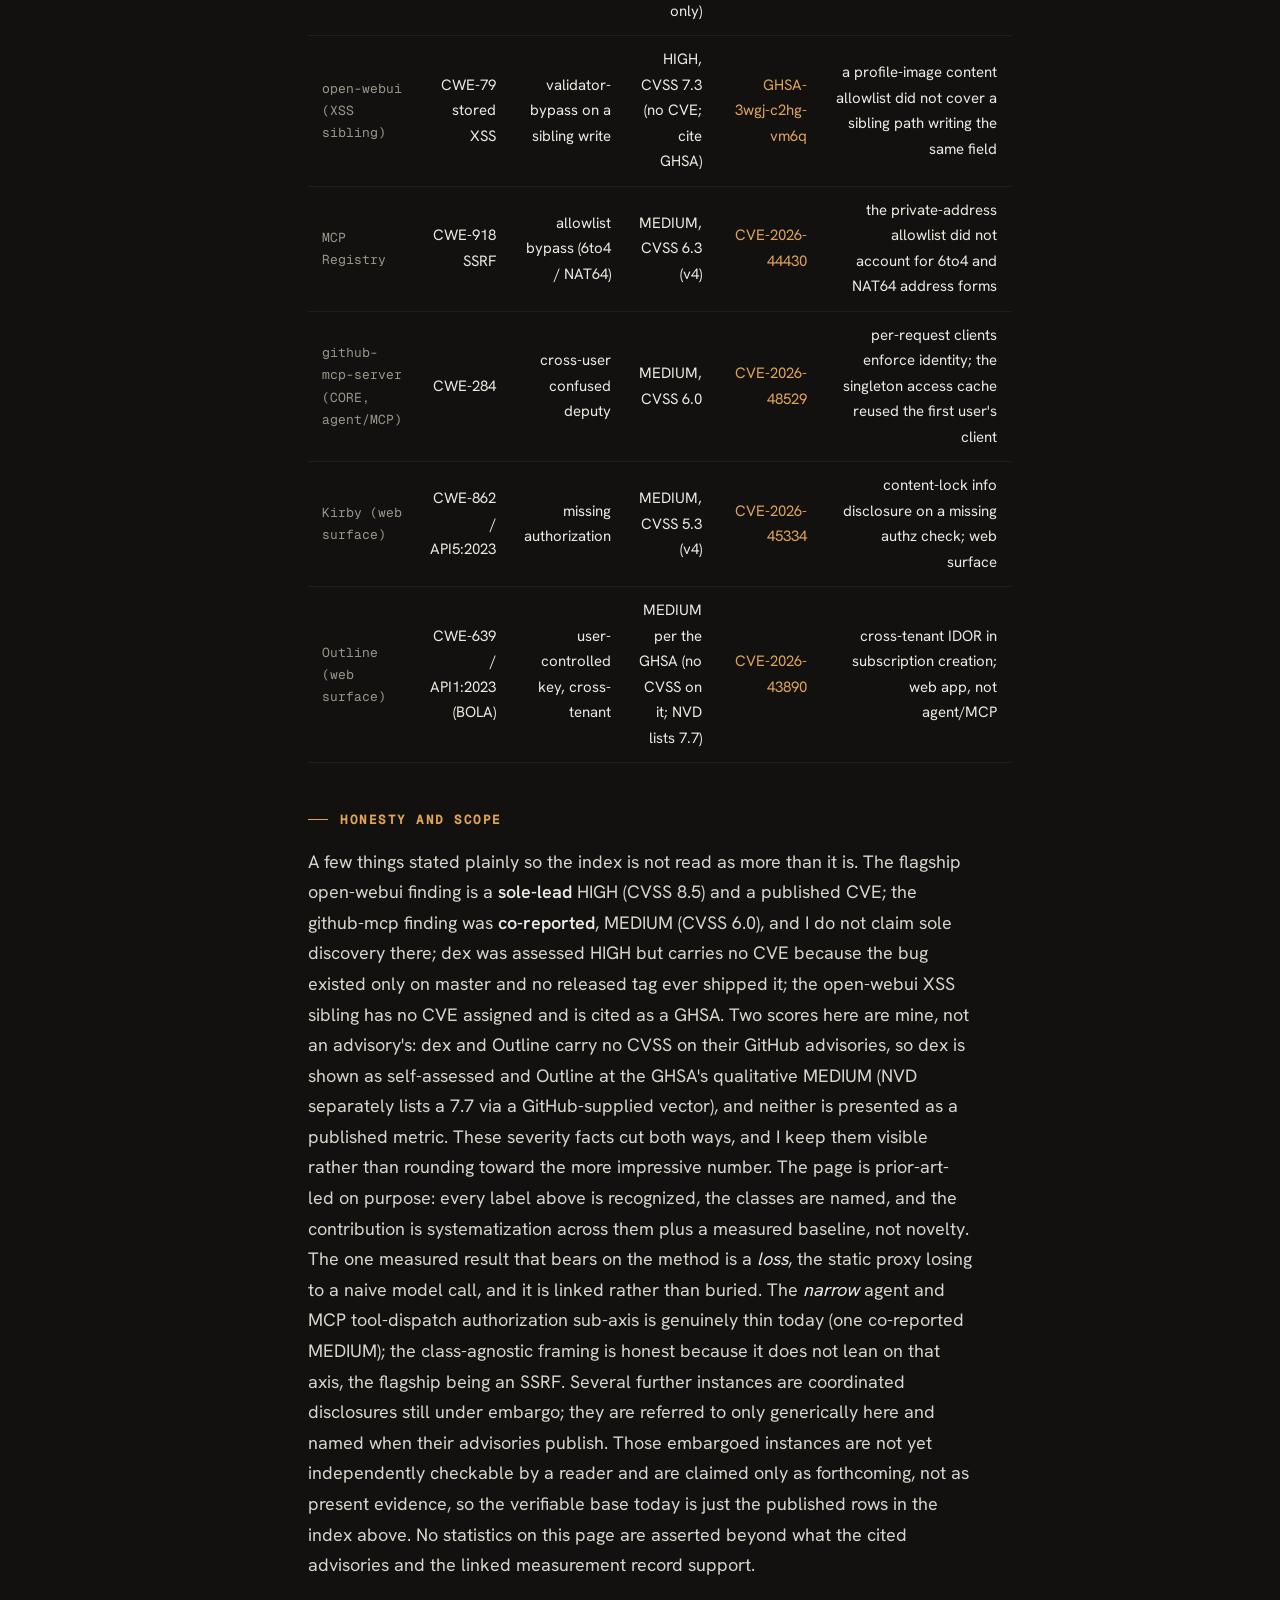
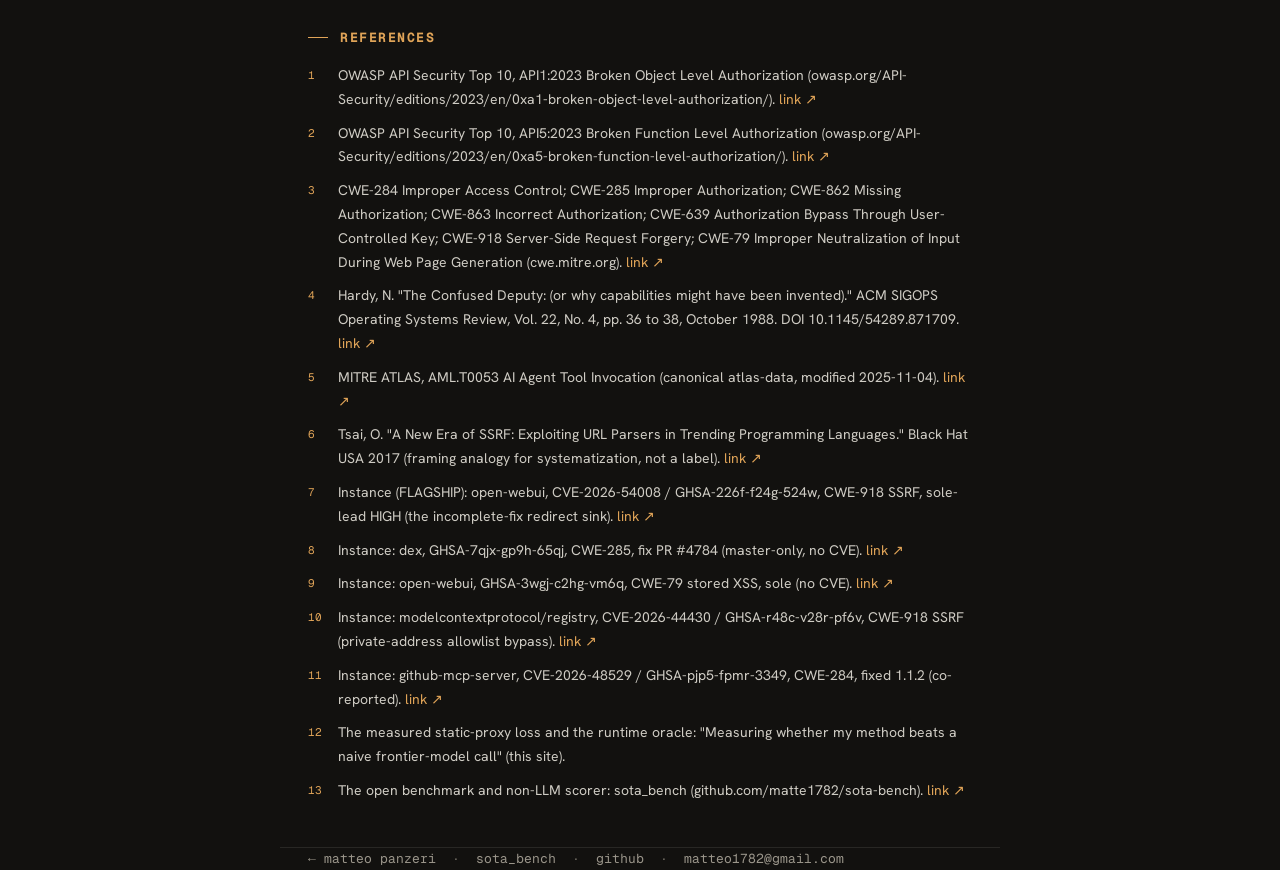
==== commit 643ccc10: "writing+portfolio: reframe to class-agnostic sibling-diff method; flagship-first corpus Reframe the " ====
--- a/writing/authz-confusion-method/index.html
+++ b/writing/authz-confusion-method/index.html
@@ -3,8 +3,8 @@
 <head>
 <meta charset="utf-8" />
 <meta name="viewport" content="width=device-width, initial-scale=1" />
-<title>Agent tool-dispatch authorization-confusion: a detection method and public instance index · Matteo Panzeri</title>
-<meta name="description" content="A reproducible sibling-diff detection method and a public instance index for agent and MCP tool-dispatch authorization-confusion, mapped onto OWASP API1/API5:2023, CWE-284/285/862/863/639, the confused-deputy concept, and MITRE ATLAS AML.T0053. Systematization of an already-named class, with a runtime PoC oracle and the case studies linked as instances." />
+<title>Incomplete-fix siblings on the AI and agent surface: a class-agnostic sibling-diff detection method and public instance index · Matteo Panzeri</title>
+<meta name="description" content="A reproducible, class-agnostic sibling-diff and incomplete-fix detection method, with a public instance corpus across SSRF, authorization, auth-bypass, and XSS on the fresh AI, agent, and MCP application surface, mapped onto recognized labels (CWE-918, OWASP API1/API5:2023, CWE-284/285/862/863/639, CWE-79, the confused deputy, MITRE ATLAS AML.T0053). Systematization of already-named classes, with a runtime PoC oracle, a measured loss, and the case studies linked as instances. Flagship: open-webui CVE-2026-54008." />
 <link rel="icon" href="data:image/svg+xml,%3Csvg xmlns='http://www.w3.org/2000/svg' viewBox='0 0 32 32'%3E%3Crect width='32' height='32' rx='7' fill='%2312110f'/%3E%3Cpath d='M5 21 L12 20 L16 22 L16 10 L24 11 L27 11' fill='none' stroke='%23e0a458' stroke-width='2.3' stroke-linecap='round' stroke-linejoin='round'/%3E%3C/svg%3E" />
 <link rel="stylesheet" href="../../assets/fonts/fonts.css" />
 <style>
@@ -87,20 +87,21 @@
 
 <main class="wrap">
 <article>
-  <p class="kicker">Notebook · 2026-06-11</p>
-  <h1>Agent tool-dispatch authorization-confusion: a detection method and a public instance index</h1>
-  <p class="dek">A reproducible sibling-diff procedure and a mapped corpus for authorization-confusion at the agent and MCP tool-dispatch layer. This is not a new bug class. It is an already-named one (OWASP API1/API5:2023, CWE-284/285/862/863/639, the confused deputy, MITRE ATLAS AML.T0053); the contribution is the systematization and a runtime oracle, with the case studies linked as instances.</p>
-  <p class="byline">Matteo Panzeri · AI-for-security research · systematization of a recognized class</p>
+  <p class="kicker">Notebook · 2026-06-11 · rev. 2026-06-12</p>
+  <h1>Incomplete-fix siblings on the AI and agent surface: a class-agnostic sibling-diff detection method and a public instance index</h1>
+  <p class="dek">A reproducible sibling-diff and incomplete-fix procedure, and a mapped corpus, for the residual a security patch leaves behind on the fresh AI, agent, and MCP application surface. These are not new bug classes. They are already-named ones (CWE-918 SSRF, OWASP API1/API5:2023 and CWE-284/285/862/863/639 for authorization, CWE-79 for XSS, the confused deputy, MITRE ATLAS AML.T0053); the contribution is the systematization across them, a runtime oracle, and a measured loss, with the case studies linked as instances.</p>
+  <p class="byline">Matteo Panzeri · AI-for-security research · systematization of recognized classes, one method</p>
 
   <h2>What this page is</h2>
-  <p>This is the connective spine for three pieces of work that already exist: a <a href="../github-mcp-confused-deputy/">cross-user confused deputy in GitHub's own MCP server</a>, a <a href="../dex-token-exchange-connector-acl/">grant that skipped dex's connector allow-list</a>, and a <a href="../measurement-first/">measurement essay</a> that asks whether the method beats a naive frontier-model call. Each of those is a single artifact: one disclosure, one disclosure, one benchmark. This page does not re-derive their code or re-run their experiments. It states the underlying class, the detection <em>method</em> as a reproducible procedure, a taxonomy of its sub-patterns, and a public index of live-published instances mapped onto recognized labels. The case studies are the instances; this is the systematization.</p>
-
-  <h2>The class (prior art)</h2>
-  <p>Nothing on this page is a new vulnerability class. Authorization that should be decided per caller, at the point a tool or agent surface dispatches a privileged action, but is instead skipped, decided on the wrong path, or decided once and reused, is a recognized authorization-confusion / confused-deputy pattern. The honest framing is the one Orange Tsai used for SSRF: he did not invent SSRF; his contribution was the definitive systematization of an inconsistency that was already known. The contribution here is the same shape, a reproducible method plus a public corpus, not the invention of a class. The established labels it maps onto:</p>
+  <p>This is the connective spine for work that already exists: a <a href="../github-mcp-confused-deputy/">cross-user confused deputy in GitHub's own MCP server</a>, a <a href="../dex-token-exchange-connector-acl/">grant that skipped dex's connector allow-list</a>, and a <a href="../measurement-first/">measurement essay</a> that asks whether the method beats a naive frontier-model call, alongside the public disclosure corpus on the <a href="../../">home page</a>. This page does not re-derive their code or re-run their experiments. It states the detection <em>method</em> as a reproducible procedure, a taxonomy of its sub-patterns, and a public index of live-published instances mapped onto recognized labels. The unifying thread is the method, not a single vulnerability class: the same sibling-diff procedure produced findings across server-side request forgery, authorization, auth-bypass, and cross-site scripting. The case studies are the instances; this is the systematization.</p>
+
+  <h2>The classes, and the honest framing (prior art)</h2>
+  <p>Nothing on this page is a new vulnerability class. A patch for an authorization, request-forgery, or injection bug routinely closes one sink, route, or resource while a sibling path to the same dangerous action survives. That residual, the <em>incomplete-fix sibling</em>, belongs to whichever class the original bug did: a redirect followed without re-validation is SSRF; a check skipped on one dispatch path is authorization-confusion or a confused deputy; an input that reaches a dangerous sink on an unguarded peer is injection. The honest framing is the one Orange Tsai used for SSRF: he did not invent SSRF; his contribution was the definitive systematization of an inconsistency that was already known. The contribution here is the same shape, a reproducible method plus a public corpus and a measured baseline, not the invention of a class. The established labels the instances map onto:</p>
   <ul>
     <li><strong>OWASP API1:2023</strong>, Broken Object Level Authorization (BOLA): an attacker manipulates object identifiers to reach objects belonging to other principals. The cross-user variant of this class is a BOLA at the dispatch layer.</li>
     <li><strong>OWASP API5:2023</strong>, Broken Function Level Authorization (BFLA): a caller reaches a function or action they should not be authorized to invoke; the fix is deny-by-default with explicit grants. The missing-guard variant maps here.</li>
     <li><strong>CWE-284</strong> Improper Access Control (the broad parent), <strong>CWE-285</strong> Improper Authorization (a check absent or performed incorrectly, the broad authorization parent, with <strong>CWE-862</strong> Missing Authorization (a check absent entirely) and <strong>CWE-863</strong> Incorrect Authorization (a check performed but performed wrong) as its missing/incorrect children), and <strong>CWE-639</strong> Authorization Bypass Through User-Controlled Key (the IDOR-style key swap).</li>
+    <li><strong>CWE-918</strong> Server-Side Request Forgery (a server is induced to make a request to an attacker-chosen destination) and <strong>CWE-79</strong> Cross-site Scripting (improper neutralization of input rendered into a page): the request-forgery and injection labels the SSRF and XSS instances below map onto, reached here as incomplete-fix siblings of a prior patch.</li>
     <li>The <strong>confused deputy</strong> itself: Norman Hardy's 1988 note describing a privileged program tricked into misusing its authority on behalf of a less-privileged caller. That is the root concept, and the cross-user instance is a literal one.</li>
     <li><strong>MITRE ATLAS AML.T0053</strong>, AI Agent Tool Invocation: an adversary uses access to an AI agent to invoke tools the agent can reach, including tools not directly accessible to users, to gain increased privilege or data access. The note about tools the user cannot reach directly is exactly the dispatch-layer authorization surface this method targets.</li>
   </ul>
@@ -108,7 +109,7 @@
 
   <h2>The detection method</h2>
   <p>The procedure is deliberately cheap to run and front-loaded with kill gates, so that most candidates die before any proof-of-concept work begins. It has three parts: a starting move, a sequence of gates, and a two-tier oracle.</p>
-  <p><strong>STEP-0, the sibling-diff.</strong> Enumerate the recently-shipped, security-relevant tool-dispatch and agent surfaces in a target. For each candidate action, find the <em>sibling</em> path that already enforces the per-caller authorization that the candidate appears to be missing, decide on the wrong identity, or reuse. Then diff them. The sibling is the control: a peer handler that does the right thing makes the deviation legible and tells you what the correct check looks like. If there is no sibling that enforces it, the surface is probably uniformly missing the check (a different, simpler finding) or the check genuinely lives elsewhere.</p>
+  <p><strong>STEP-0, the sibling-diff.</strong> Start from a recently-merged security fix on a fresh, recognizable target, and enumerate the recently-shipped, security-relevant surfaces around it. For each candidate action, find the <em>sibling</em> path that already enforces the invariant the candidate appears to be missing, decide on the wrong identity, or reuse. Then diff them. The sibling is the control: a peer handler that does the right thing makes the deviation legible and tells you what the correct check looks like. If there is no sibling that enforces it, the surface is probably uniformly missing the check (a different, simpler finding) or the check genuinely lives elsewhere.</p>
   <p><strong>Cheap-kill gates, in order.</strong> Run them in sequence and stop at the first failure:</p>
   <ul>
     <li><strong>Duplicate</strong>: query OSV.dev and the GitHub advisory database for the exact surface. A known, fixed, or already-reported issue is dead here.</li>
@@ -121,70 +122,98 @@
     <li><strong>Tier-A, sibling-control denial</strong>: show the <em>same</em> principal denied on the sibling path, yet reaching the same action through the dispatch surface. The sibling denial is the control that proves the dispatch path is the leak, not a misconfiguration.</li>
     <li><strong>Tier-B, fresh-CSPRNG sentinel</strong>: mint a fresh cryptographically-random sentinel value and drive it through the dispatch sink, then observe it emerge on the wrong side of the boundary. A fresh sentinel rules out replay, caching, and coincidence, and dates the proof.</li>
   </ul>
-  <p>The discriminator of this method is the <em>runtime</em> check, and I am honest about that because I measured it. A static-prompt proxy of the sibling-guard heuristic, the version that reads source rather than tracing the runtime object, <strong>lost</strong> to a naive single frontier-model call on the authorization class (recall <span class="num">0.667</span> versus <span class="num">0.833</span>, a signed &Delta; of <strong><span class="num">&minus;0.167</span></strong> on the pinned set), and the runtime oracle is what recovered the case the static proxy missed, on the subset I could stand up and re-run live. The full measured result, including that loss and which runtime cases were truly live-reran versus settled on recorded evidence, is in the <a href="../measurement-first/">measurement writeup</a>. The method earns its keep at the runtime tier, not the static one, and the index below should be read with that in mind.</p>
+  <p>The discriminator of this method is the <em>runtime</em> check, and I am honest about that because I measured it. A static-prompt proxy of the sibling-guard heuristic, the version that reads source rather than tracing the runtime object, <strong>lost</strong> to a naive single frontier-model call on the authorization class (recall <span class="num">0.667</span> versus <span class="num">0.833</span>, a signed &Delta; of <strong><span class="num">&minus;0.167</span></strong> on the pinned set), and the runtime oracle recovered the case the static proxy missed, on the small subset I could stand up and re-run live; whether that recovery generalizes beyond that subset is not established. The full measured result, including that loss and which runtime cases were truly live-reran versus settled on recorded evidence, is in the <a href="../measurement-first/">measurement writeup</a>. The loss, not the recovery, is the headline: the instrument is credible because it scores its own method honestly, including where the method underperforms a naive call.</p>
 
   <h2>A taxonomy of sub-patterns</h2>
-  <p>The class has several variants, separated by <em>where</em> the authorization decision goes wrong. Each named variant is anchored to a published instance; the variants that I can describe only generically are coordinated disclosures still in progress, and are not pinned to any named target here.</p>
-  <ul>
+  <p>The method has several variants, separated by <em>where</em> the residual sits and which invariant the patch failed to extend to it. Each named variant is anchored to a published instance; the variants I can describe only generically are coordinated disclosures still in progress, and are not pinned to any named target here.</p>
+  <ul>
+    <li><strong>Incomplete-fix sibling sink.</strong> A patch closed the reported entry points but a peer path to the same dangerous action survives, so the original class persists behind a patched-looking surface. Published instance: <a href="https://github.com/open-webui/open-webui/security/advisories/GHSA-226f-f24g-524w">open-webui CVE-2026-54008</a> (CWE-918 SSRF), where a five-reporter parent fix patched five redirect-following sinks and the method found the sixth, which followed a redirect to an internal target without re-validating it. This is the flagship instance and the canonical shape.</li>
     <li><strong>Cross-user / global-identity confused deputy.</strong> The guard runs, but its identity context is process-global, so one principal's access silently stands in for another's. The deputy acts with authority that is not the caller's. Published instance: <a href="../github-mcp-confused-deputy/">github-mcp-server</a>, where a lockdown-mode access cache was a singleton bound to the first authenticated user's client.</li>
     <li><strong>Guard skipped on a sibling grant or dispatch path.</strong> The check is present and correct on the peer entry points but absent on one of them, so that single path grants what its siblings would deny. Published instance: <a href="../dex-token-exchange-connector-acl/">dex</a>, where the token-exchange grant omitted the connector allow-list check that its sibling OAuth handlers enforce.</li>
-    <li><strong>Guard present on REST, missing on the agent / tool path (generic).</strong> A capability is correctly gated on the conventional API but the newly-shipped agent or tool-dispatch surface reaches the same action without that gate. This is the canonical shape STEP-0 hunts; instances of it are among the coordinated disclosures in progress and are not named here.</li>
-    <li><strong>Incomplete-fix sibling (generic).</strong> A prior fix closed one entry point but a peer path to the same action survives, so the original class persists behind a patched-looking surface. Where this appears in coordinated disclosures still under embargo, it is referred to only generically and added on publication.</li>
+    <li><strong>Validator applied to the wrong value, or only once.</strong> A validator exists but runs on an input other than the one that reaches the sink, or runs a single time before a redirect or a transformation. The SSRF flagship is also an instance of this; the open-webui stored-XSS sibling (<a href="https://github.com/advisories/GHSA-3wgj-c2hg-vm6q">GHSA-3wgj-c2hg-vm6q</a>, CWE-79) is another, where a profile-image content allowlist did not cover a sibling write to the same field.</li>
+    <li><strong>Guard present on REST, missing on the agent or tool path (generic).</strong> A capability is correctly gated on the conventional API but the newly-shipped agent or tool-dispatch surface reaches the same action without that gate. This is the canonical agent-surface shape STEP-0 hunts; instances of it are among the coordinated disclosures in progress and are not named here.</li>
   </ul>
 
   <h2>The public instance index</h2>
-  <p>The on-axis published set is honestly thin. On the <em>exact</em> agent and MCP tool-dispatch authorization-confusion axis, the only published, credited instance is github-mcp (co-reported, MEDIUM). dex is the same sibling-diff method on a different surface (an OAuth grant, not MCP), included because the method is identical. Outline and Kirby are listed as clearly-labeled adjacent web-surface instances of the broader authorization-confusion family, not as agent tool-dispatch findings. Further coordinated disclosures are in progress and are added to this index on publication, not before.</p>
+  <p>One method, many classes. The unifying thread is the sibling-diff procedure, not a single CWE. The rows are grouped by severity tier (HIGH, then MEDIUM); a CVSS number is shown only where the advisory itself carries one, and the two self-assessed severities (dex and Outline, neither of which has a CVSS on its advisory) are marked as such. The flagship is the first row, open-webui CVE-2026-54008, the sole-lead HIGH SSRF and the highest published CVSS here, where the method found the redirect sink a five-reporter parent fix missed. One honesty note carried up front: the <em>narrow</em> agent and MCP tool-dispatch authorization sub-axis is still thin (its only published, credited instance is github-mcp, co-reported), and the class-agnostic framing is honest precisely because the flagship is an SSRF, off that narrow axis. Further coordinated disclosures are in progress and are added to this index on publication, not before.</p>
   <table>
     <thead><tr><th>instance</th><th>class label</th><th>sub-pattern</th><th>severity</th><th>identifier</th><th>sibling-diff</th></tr></thead>
     <tbody>
       <tr>
+        <td>open-webui (FLAGSHIP)</td>
+        <td>CWE-918 SSRF</td>
+        <td>incomplete-fix redirect sink</td>
+        <td>HIGH, CVSS 8.5</td>
+        <td><a href="https://github.com/open-webui/open-webui/security/advisories/GHSA-226f-f24g-524w">CVE-2026-54008</a></td>
+        <td>the parent fix patched five redirect sinks; the sixth followed a redirect to an internal target without re-validating</td>
+      </tr>
+      <tr>
+        <td>dex (auth surface)</td>
+        <td>CWE-285 / API5:2023</td>
+        <td>guard skipped on a sibling grant path</td>
+        <td>HIGH, self-assessed (no CVSS or CVE on the advisory; master-only)</td>
+        <td><a href="https://github.com/dexidp/dex/security/advisories/GHSA-7qjx-gp9h-65qj">GHSA-7qjx-gp9h-65qj</a></td>
+        <td>sibling handlers call <code>isConnectorAllowed</code>; the token-exchange grant did not</td>
+      </tr>
+      <tr>
+        <td>open-webui (XSS sibling)</td>
+        <td>CWE-79 stored XSS</td>
+        <td>validator-bypass on a sibling write</td>
+        <td>HIGH, CVSS 7.3 (no CVE; cite GHSA)</td>
+        <td><a href="https://github.com/advisories/GHSA-3wgj-c2hg-vm6q">GHSA-3wgj-c2hg-vm6q</a></td>
+        <td>a profile-image content allowlist did not cover a sibling path writing the same field</td>
+      </tr>
+      <tr>
+        <td>MCP Registry</td>
+        <td>CWE-918 SSRF</td>
+        <td>allowlist bypass (6to4 / NAT64)</td>
+        <td>MEDIUM, CVSS 6.3 (v4)</td>
+        <td><a href="https://github.com/advisories/GHSA-r48c-v28r-pf6v">CVE-2026-44430</a></td>
+        <td>the private-address allowlist did not account for 6to4 and NAT64 address forms</td>
+      </tr>
+      <tr>
         <td>github-mcp-server (CORE, agent/MCP)</td>
-        <td>CWE-284 / API1:2023</td>
+        <td>CWE-284</td>
         <td>cross-user confused deputy</td>
         <td>MEDIUM, CVSS 6.0</td>
         <td><a href="https://github.com/github/github-mcp-server/security/advisories/GHSA-pjp5-fpmr-3349">CVE-2026-48529</a></td>
         <td>per-request clients enforce identity; the singleton access cache reused the first user's client</td>
       </tr>
       <tr>
-        <td>dex (same method, OAuth surface)</td>
-        <td>CWE-285 / API5:2023</td>
-        <td>guard skipped on a sibling grant path</td>
-        <td>HIGH (no CVE; master-only)</td>
-        <td><a href="https://github.com/dexidp/dex/security/advisories/GHSA-7qjx-gp9h-65qj">GHSA-7qjx-gp9h-65qj</a></td>
-        <td>sibling handlers call <code>isConnectorAllowed</code>; the token-exchange grant did not</td>
-      </tr>
-      <tr>
-        <td>Outline (ADJACENT, web surface)</td>
+        <td>Kirby (web surface)</td>
+        <td>CWE-862 / API5:2023</td>
+        <td>missing authorization</td>
+        <td>MEDIUM, CVSS 5.3 (v4)</td>
+        <td><a href="https://github.com/getkirby/kirby/security/advisories/GHSA-39vq-49qm-r2mc">CVE-2026-45334</a></td>
+        <td>content-lock info disclosure on a missing authz check; web surface</td>
+      </tr>
+      <tr>
+        <td>Outline (web surface)</td>
         <td>CWE-639 / API1:2023 (BOLA)</td>
         <td>user-controlled key, cross-tenant</td>
-        <td>MEDIUM</td>
+        <td>MEDIUM per the GHSA (no CVSS on it; NVD lists 7.7)</td>
         <td><a href="https://github.com/outline/outline/security/advisories/GHSA-gf8h-cv9v-q4fw">CVE-2026-43890</a></td>
         <td>cross-tenant IDOR in subscription creation; web app, not agent/MCP</td>
       </tr>
-      <tr>
-        <td>Kirby (ADJACENT, web surface)</td>
-        <td>CWE-862 / API5:2023</td>
-        <td>missing authorization (not confusion)</td>
-        <td>MEDIUM</td>
-        <td><a href="https://github.com/getkirby/kirby/security/advisories/GHSA-39vq-49qm-r2mc">CVE-2026-45334</a></td>
-        <td>content-lock info disclosure on a missing authz check; web surface, adjacent at most</td>
-      </tr>
     </tbody>
   </table>
 
   <h2>Honesty and scope</h2>
-  <p>A few things stated plainly so the index is not read as more than it is. The github-mcp finding was <strong>co-reported</strong>: I was credited as a reporter alongside another researcher who reported it independently, and I do not claim sole discovery. Its severity is MEDIUM (CVSS 6.0); dex was assessed HIGH but carries no CVE because the bug existed only on master and no released tag ever shipped it. Both of these severity facts cut both ways, and I keep them visible rather than rounding toward the more impressive number. The page is prior-art-led on purpose: the labels above are recognized, the class is named, and the contribution is systematization, not novelty. The one measured result that bears on the method is a <em>loss</em>, the static proxy losing to a naive model call, and it is linked rather than buried. Outline and Kirby are adjacent web-surface entries, labeled as such, not agent tool-dispatch findings. Finally, the on-axis corpus is genuinely thin today, and several further instances are coordinated disclosures still under embargo; they are referred to only generically here and named when their advisories publish. Those embargoed instances are not yet independently checkable by a reader and are claimed only as forthcoming, not as present evidence, so the verifiable base today is just the published rows in the index above. No statistics on this page are asserted beyond what the cited advisories and the linked measurement record support.</p>
+  <p>A few things stated plainly so the index is not read as more than it is. The flagship open-webui finding is a <strong>sole-lead</strong> HIGH (CVSS 8.5) and a published CVE; the github-mcp finding was <strong>co-reported</strong>, MEDIUM (CVSS 6.0), and I do not claim sole discovery there; dex was assessed HIGH but carries no CVE because the bug existed only on master and no released tag ever shipped it; the open-webui XSS sibling has no CVE assigned and is cited as a GHSA. Two scores here are mine, not an advisory's: dex and Outline carry no CVSS on their GitHub advisories, so dex is shown as self-assessed and Outline at the GHSA's qualitative MEDIUM (NVD separately lists a 7.7 via a GitHub-supplied vector), and neither is presented as a published metric. These severity facts cut both ways, and I keep them visible rather than rounding toward the more impressive number. The page is prior-art-led on purpose: every label above is recognized, the classes are named, and the contribution is systematization across them plus a measured baseline, not novelty. The one measured result that bears on the method is a <em>loss</em>, the static proxy losing to a naive model call, and it is linked rather than buried. The <em>narrow</em> agent and MCP tool-dispatch authorization sub-axis is genuinely thin today (one co-reported MEDIUM); the class-agnostic framing is honest because it does not lean on that axis, the flagship being an SSRF. Several further instances are coordinated disclosures still under embargo; they are referred to only generically here and named when their advisories publish. Those embargoed instances are not yet independently checkable by a reader and are claimed only as forthcoming, not as present evidence, so the verifiable base today is just the published rows in the index above. No statistics on this page are asserted beyond what the cited advisories and the linked measurement record support.</p>
 
   <h2>References</h2>
   <ul class="refs">
     <li>OWASP API Security Top 10, API1:2023 Broken Object Level Authorization (owasp.org/API-Security/editions/2023/en/0xa1-broken-object-level-authorization/). <a href="https://owasp.org/API-Security/editions/2023/en/0xa1-broken-object-level-authorization/" target="_blank" rel="noopener">link &#8599;</a></li>
     <li>OWASP API Security Top 10, API5:2023 Broken Function Level Authorization (owasp.org/API-Security/editions/2023/en/0xa5-broken-function-level-authorization/). <a href="https://owasp.org/API-Security/editions/2023/en/0xa5-broken-function-level-authorization/" target="_blank" rel="noopener">link &#8599;</a></li>
-    <li>CWE-284 Improper Access Control; CWE-285 Improper Authorization; CWE-862 Missing Authorization; CWE-863 Incorrect Authorization; CWE-639 Authorization Bypass Through User-Controlled Key (cwe.mitre.org). <a href="https://cwe.mitre.org/data/definitions/284.html" target="_blank" rel="noopener">link &#8599;</a></li>
+    <li>CWE-284 Improper Access Control; CWE-285 Improper Authorization; CWE-862 Missing Authorization; CWE-863 Incorrect Authorization; CWE-639 Authorization Bypass Through User-Controlled Key; CWE-918 Server-Side Request Forgery; CWE-79 Improper Neutralization of Input During Web Page Generation (cwe.mitre.org). <a href="https://cwe.mitre.org/data/definitions/284.html" target="_blank" rel="noopener">link &#8599;</a></li>
     <li>Hardy, N. "The Confused Deputy: (or why capabilities might have been invented)." ACM SIGOPS Operating Systems Review, Vol. 22, No. 4, pp. 36 to 38, October 1988. DOI 10.1145/54289.871709. <a href="https://dl.acm.org/doi/10.1145/54289.871709" target="_blank" rel="noopener">link &#8599;</a></li>
     <li>MITRE ATLAS, AML.T0053 AI Agent Tool Invocation (canonical atlas-data, modified 2025-11-04). <a href="https://github.com/mitre-atlas/atlas-data" target="_blank" rel="noopener">link &#8599;</a></li>
     <li>Tsai, O. "A New Era of SSRF: Exploiting URL Parsers in Trending Programming Languages." Black Hat USA 2017 (framing analogy for systematization, not a label). <a href="https://www.blackhat.com/us-17/speakers/Orange-Tsai.html" target="_blank" rel="noopener">link &#8599;</a></li>
+    <li>Instance (FLAGSHIP): open-webui, CVE-2026-54008 / GHSA-226f-f24g-524w, CWE-918 SSRF, sole-lead HIGH (the incomplete-fix redirect sink). <a href="https://github.com/open-webui/open-webui/security/advisories/GHSA-226f-f24g-524w" target="_blank" rel="noopener">link &#8599;</a></li>
+    <li>Instance: dex, GHSA-7qjx-gp9h-65qj, CWE-285, fix PR #4784 (master-only, no CVE). <a href="https://github.com/dexidp/dex/security/advisories/GHSA-7qjx-gp9h-65qj" target="_blank" rel="noopener">link &#8599;</a></li>
+    <li>Instance: open-webui, GHSA-3wgj-c2hg-vm6q, CWE-79 stored XSS, sole (no CVE). <a href="https://github.com/advisories/GHSA-3wgj-c2hg-vm6q" target="_blank" rel="noopener">link &#8599;</a></li>
+    <li>Instance: modelcontextprotocol/registry, CVE-2026-44430 / GHSA-r48c-v28r-pf6v, CWE-918 SSRF (private-address allowlist bypass). <a href="https://github.com/advisories/GHSA-r48c-v28r-pf6v" target="_blank" rel="noopener">link &#8599;</a></li>
     <li>Instance: github-mcp-server, CVE-2026-48529 / GHSA-pjp5-fpmr-3349, CWE-284, fixed 1.1.2 (co-reported). <a href="https://github.com/github/github-mcp-server/security/advisories/GHSA-pjp5-fpmr-3349" target="_blank" rel="noopener">link &#8599;</a></li>
-    <li>Instance: dex, GHSA-7qjx-gp9h-65qj, CWE-285, fix PR #4784 (master-only, no CVE). <a href="https://github.com/dexidp/dex/security/advisories/GHSA-7qjx-gp9h-65qj" target="_blank" rel="noopener">link &#8599;</a></li>
     <li>The measured static-proxy loss and the runtime oracle: "Measuring whether my method beats a naive frontier-model call" (this site).</li>
     <li>The open benchmark and non-LLM scorer: sota_bench (github.com/matte1782/sota-bench). <a href="https://github.com/matte1782/sota-bench" target="_blank" rel="noopener">link &#8599;</a></li>
   </ul>
